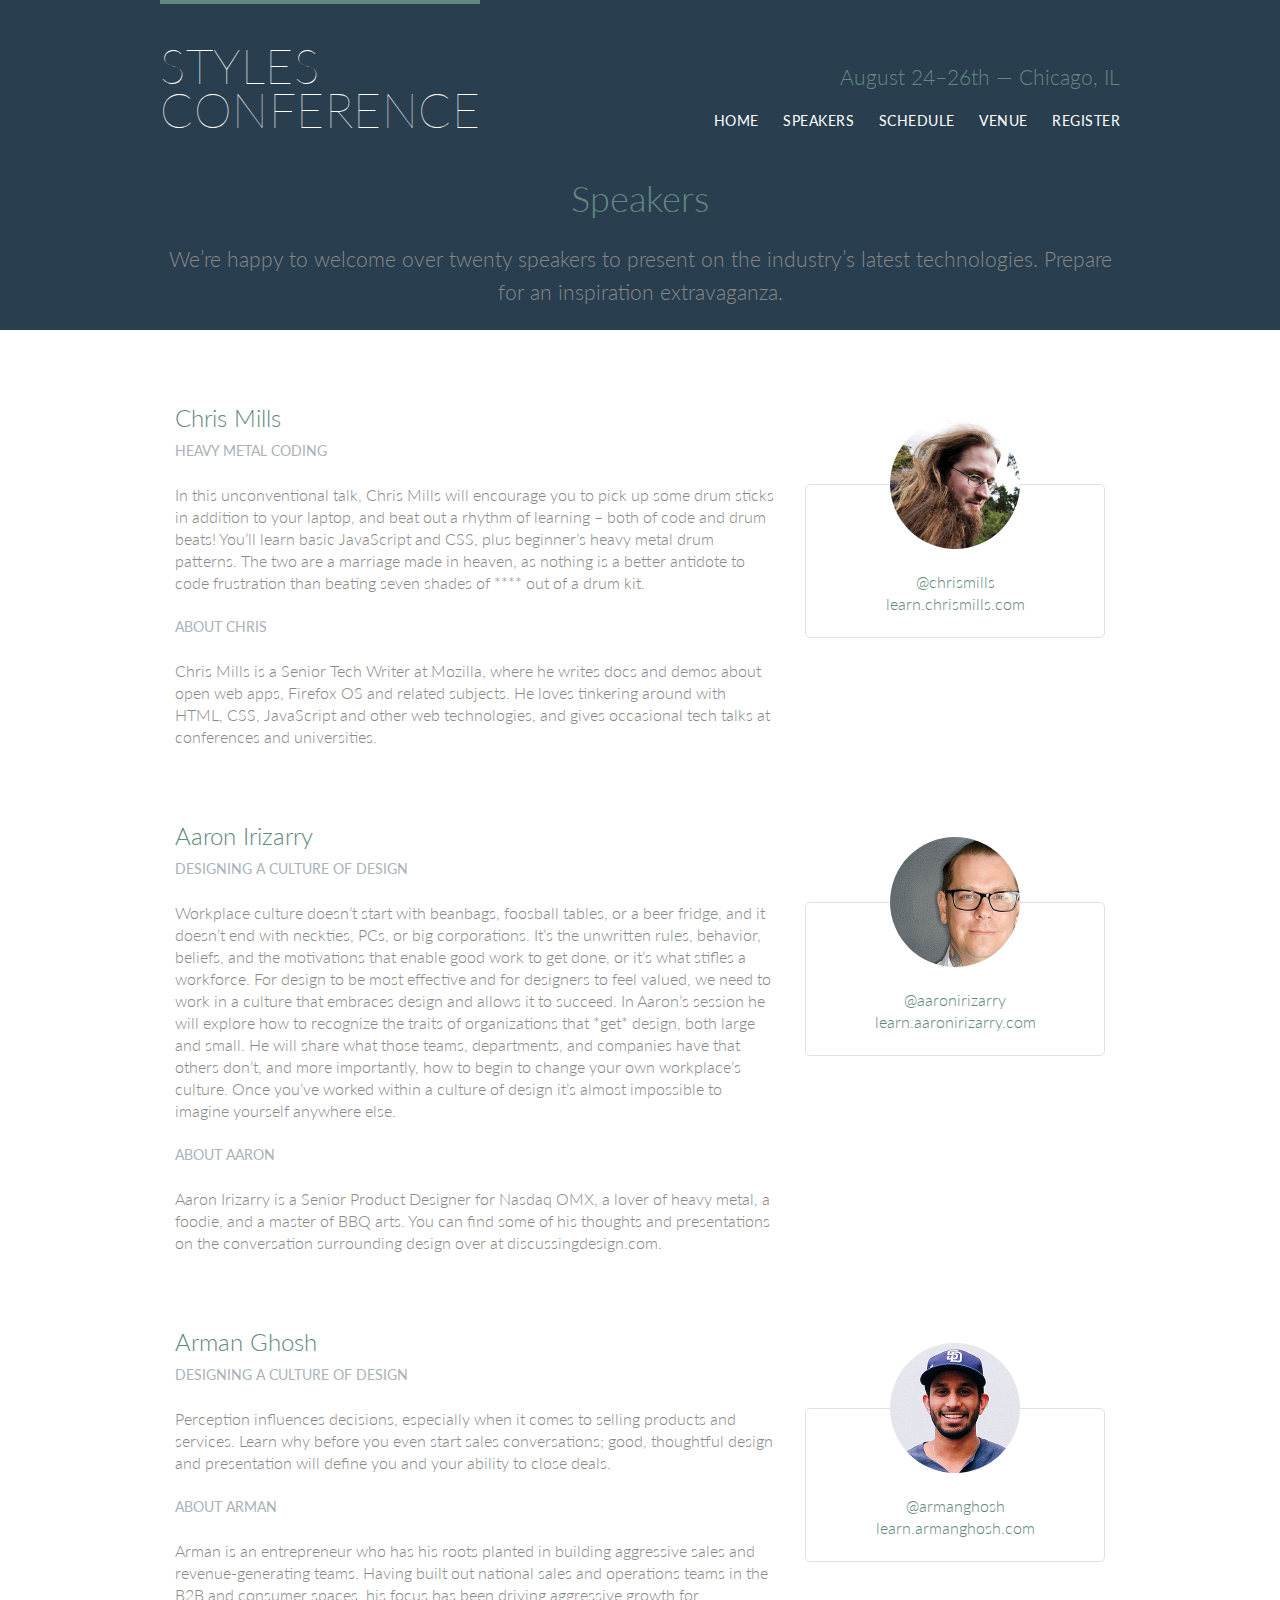
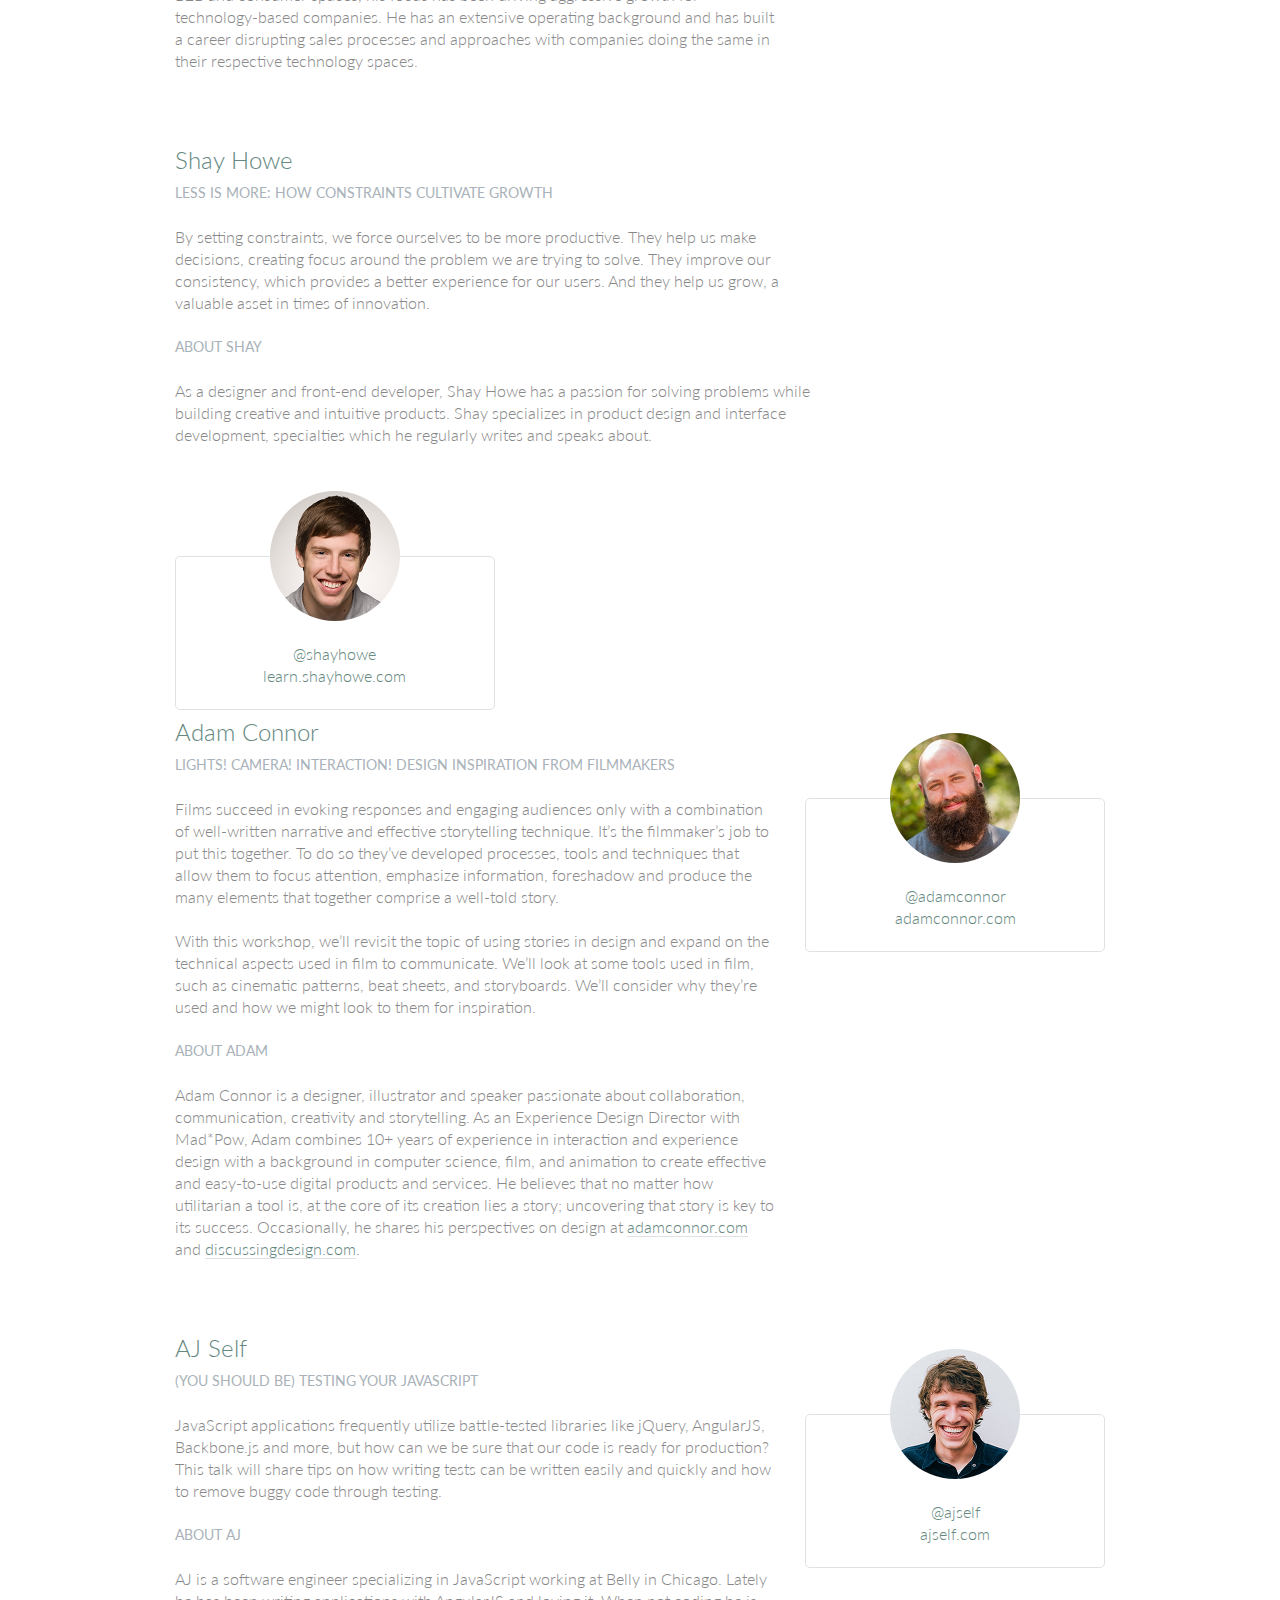
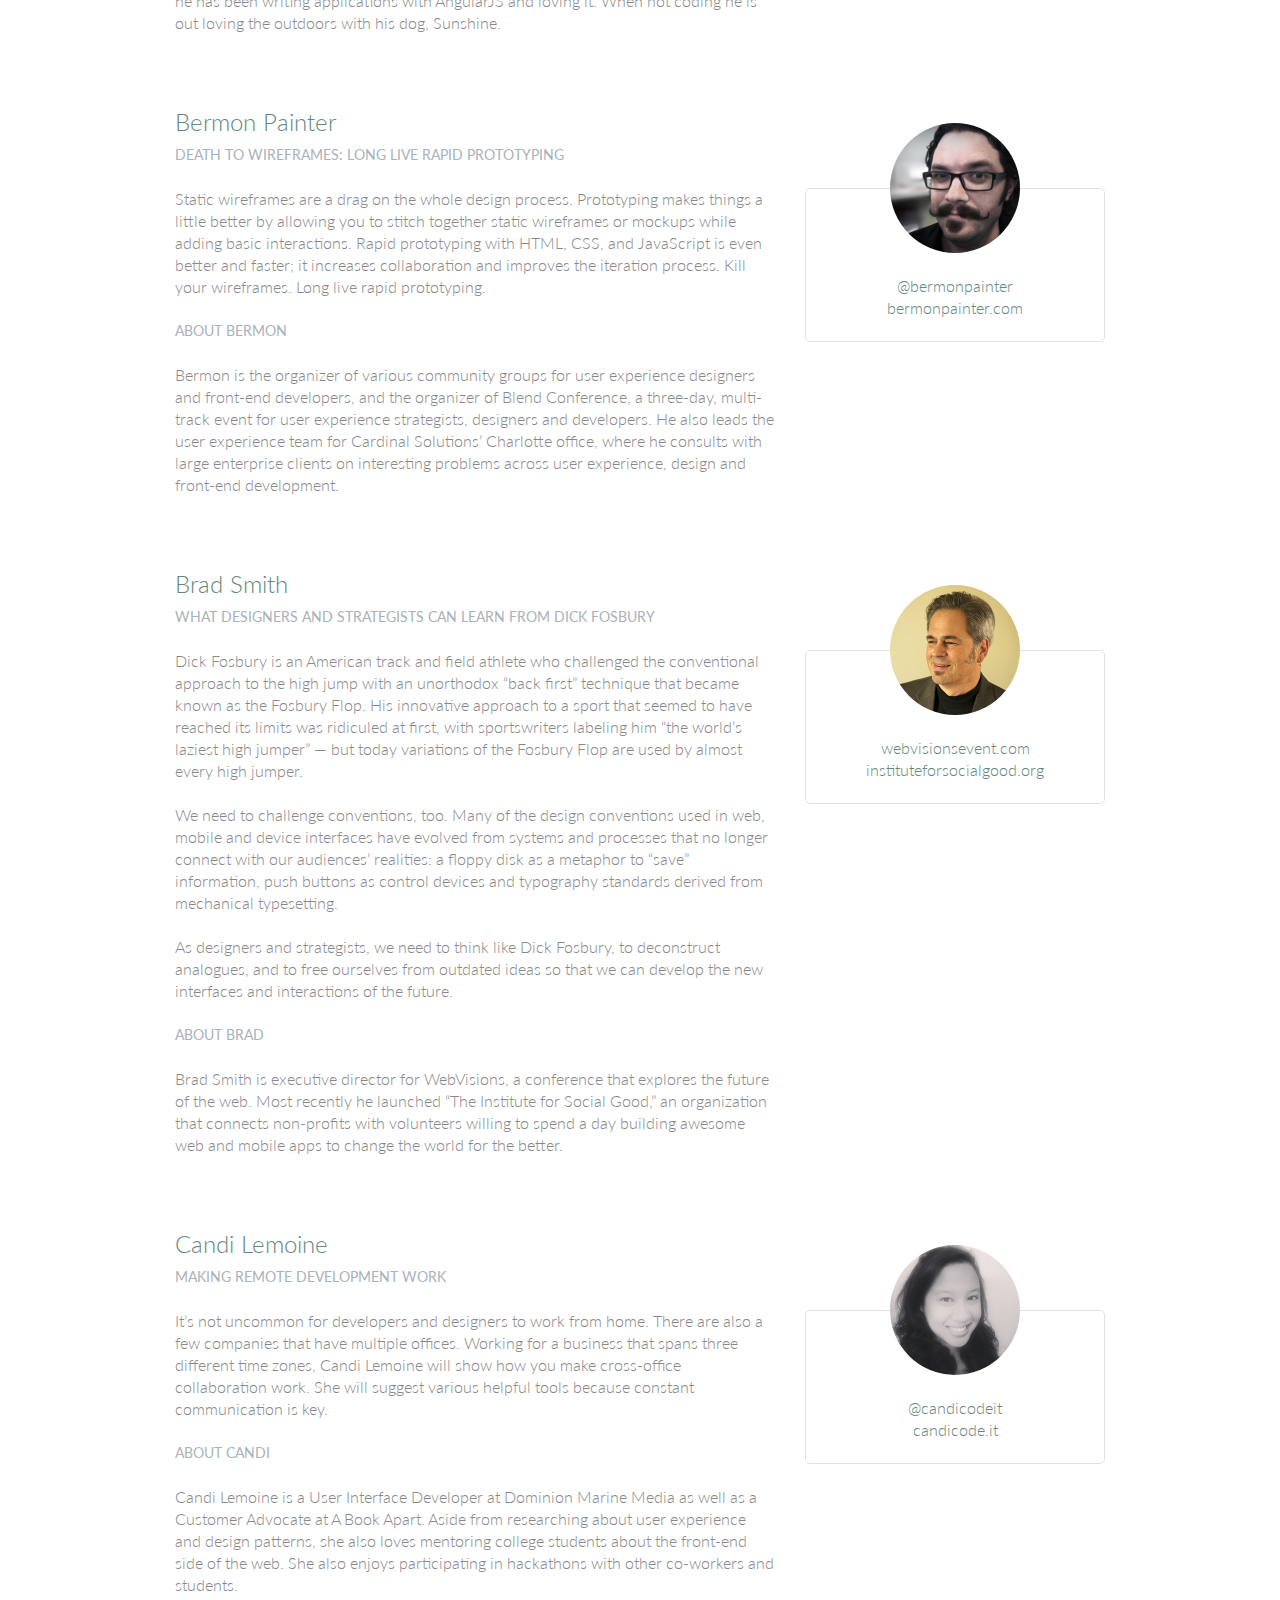
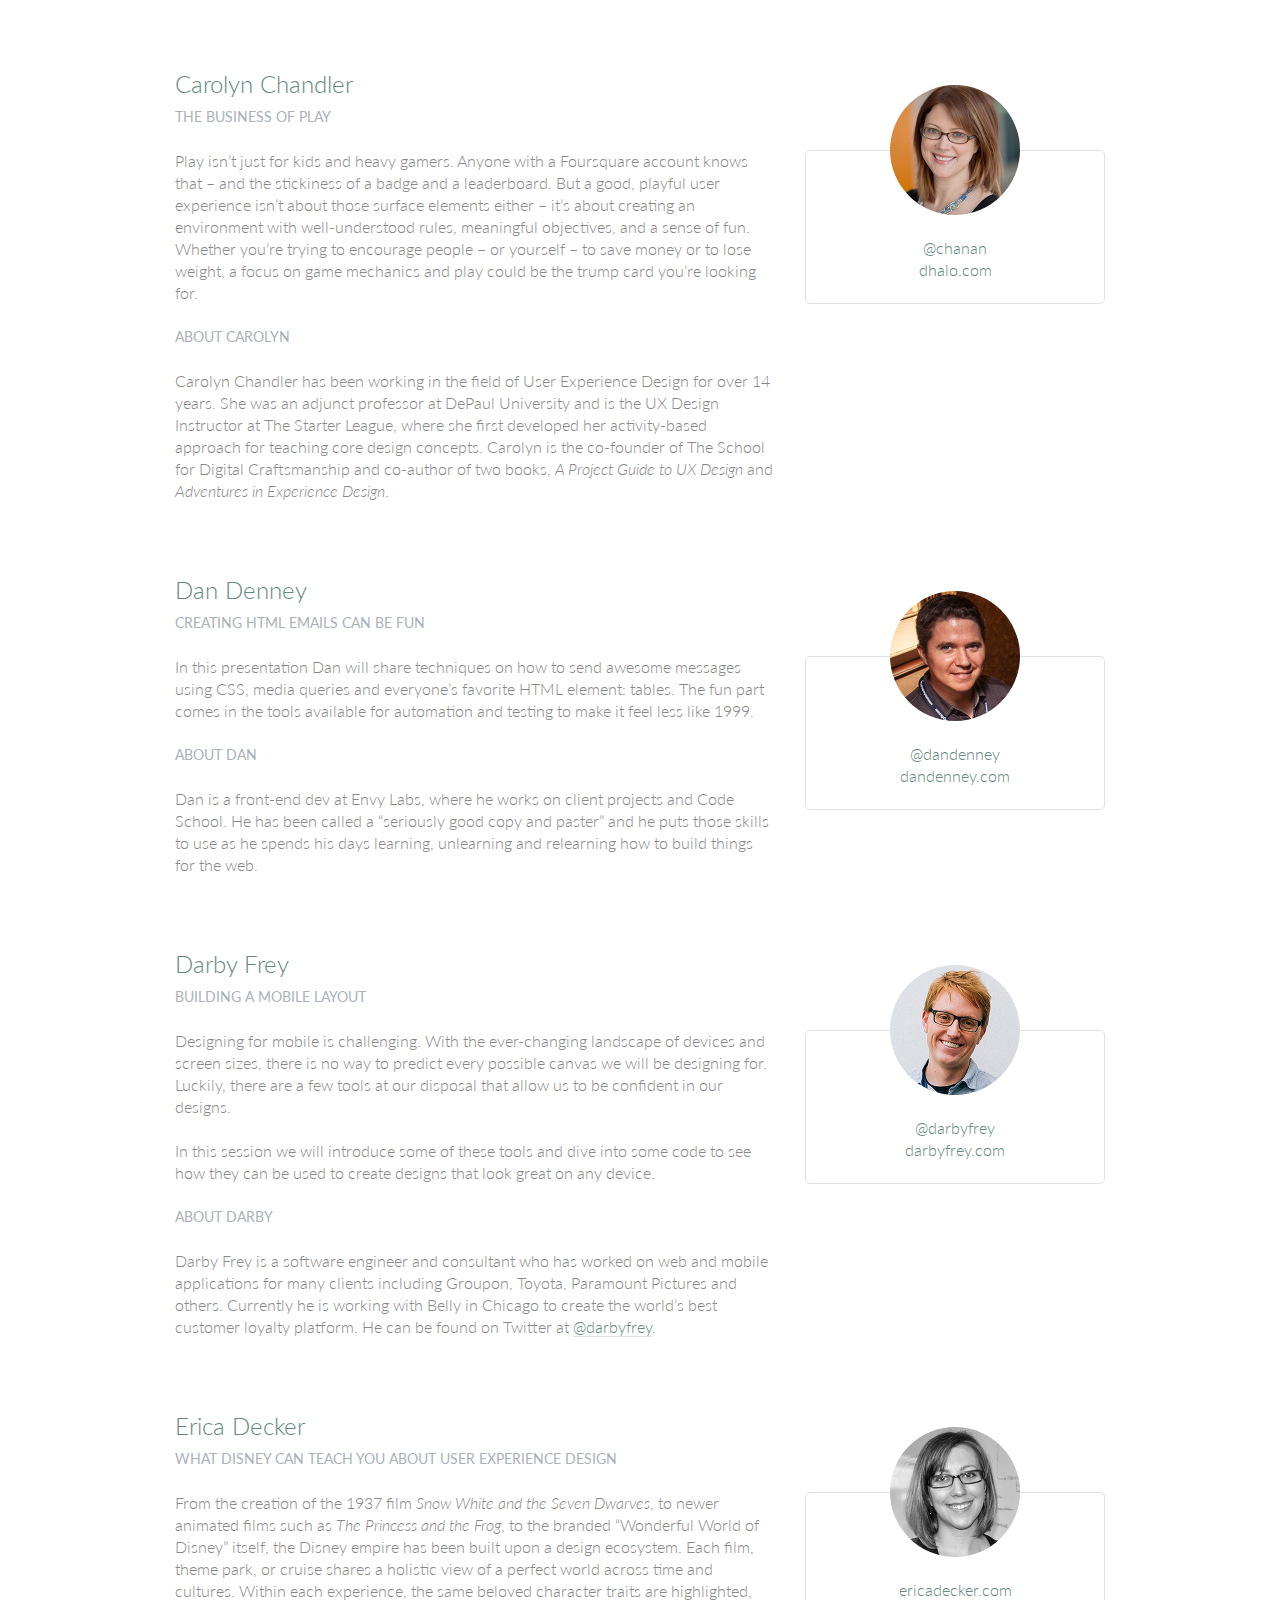
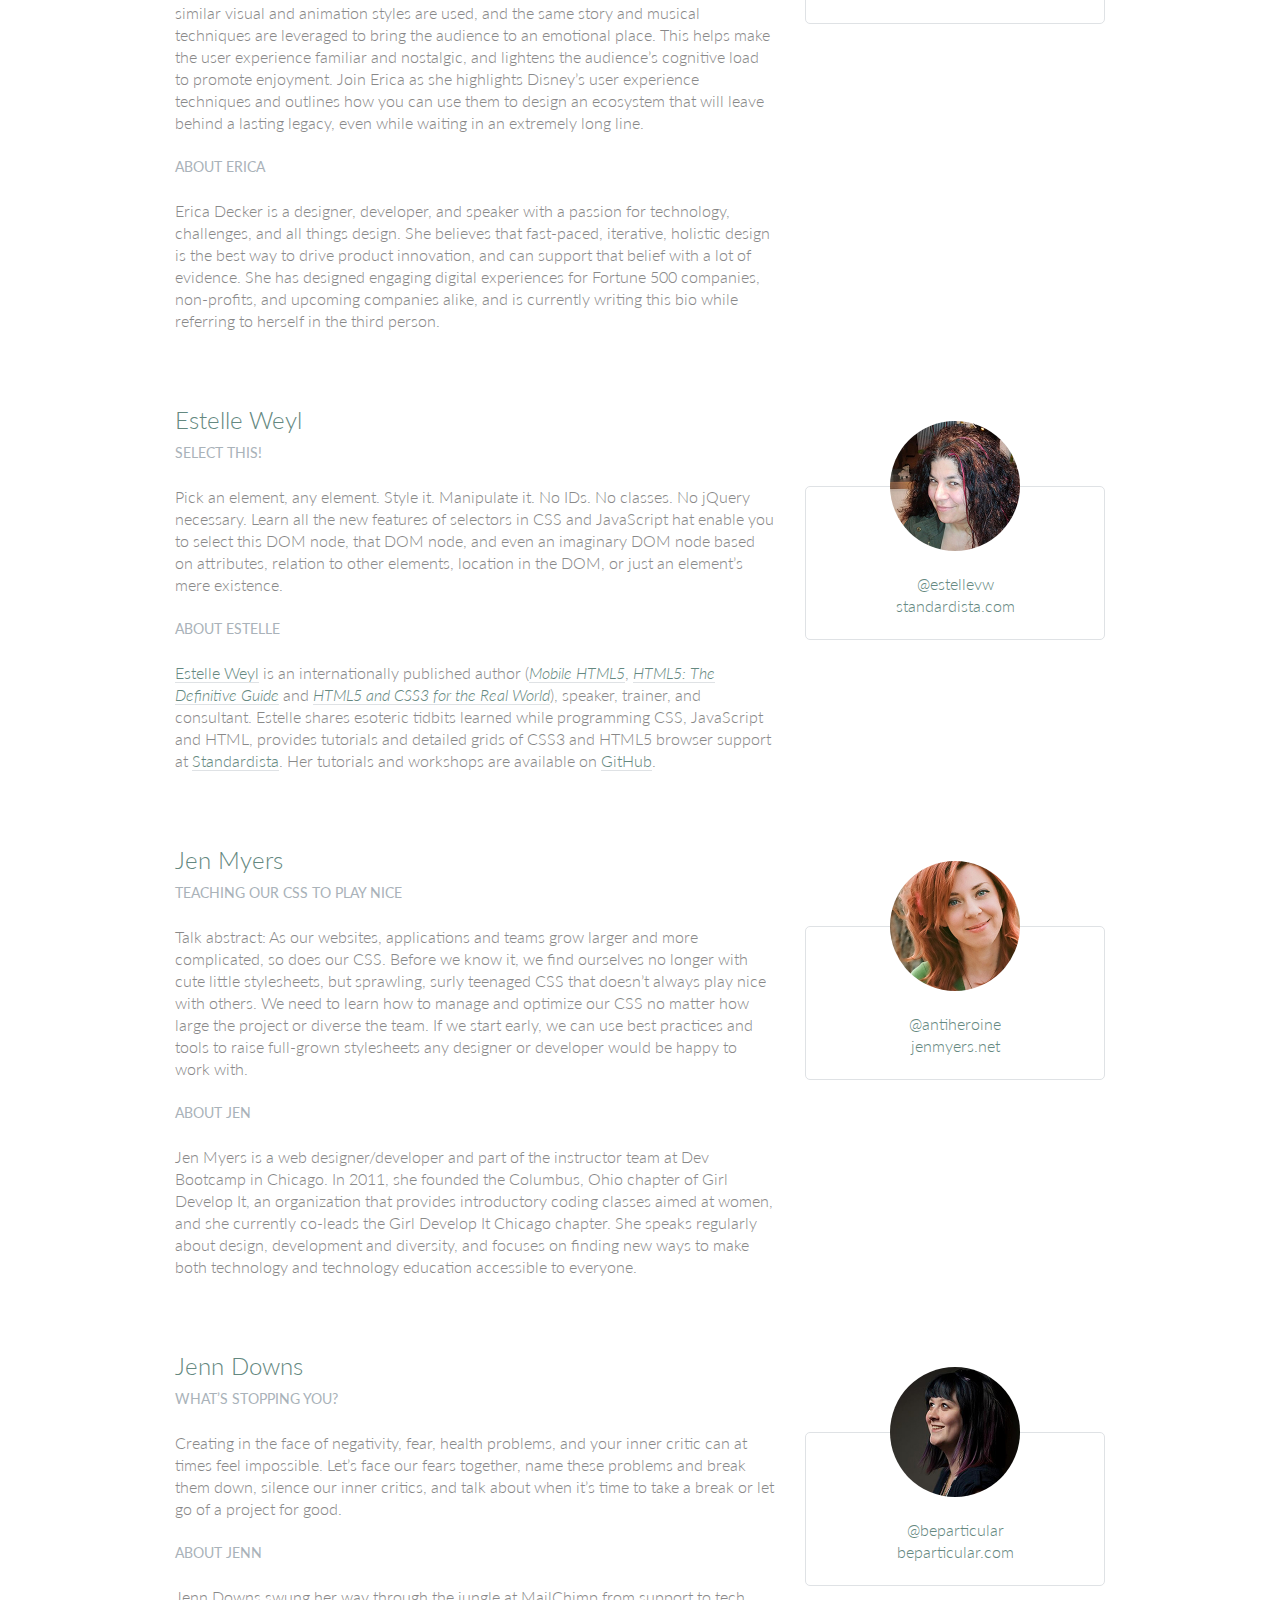
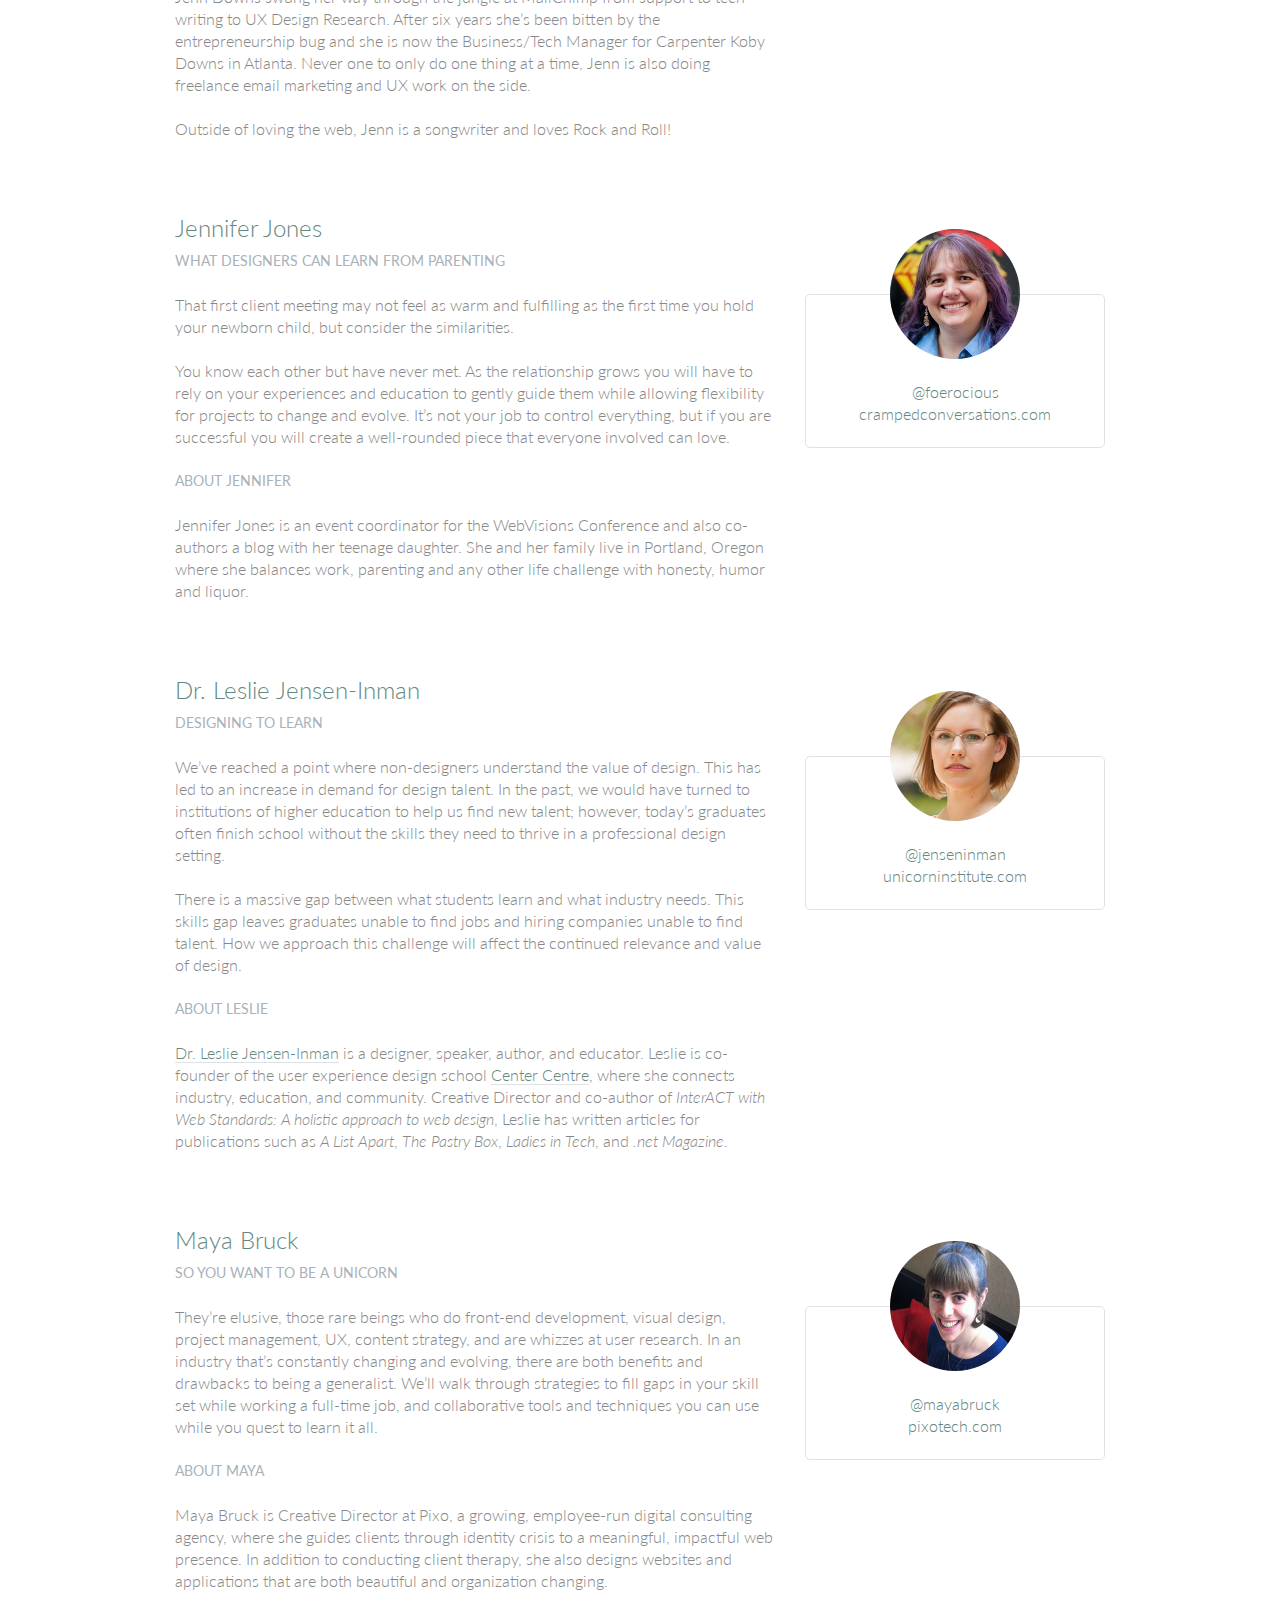
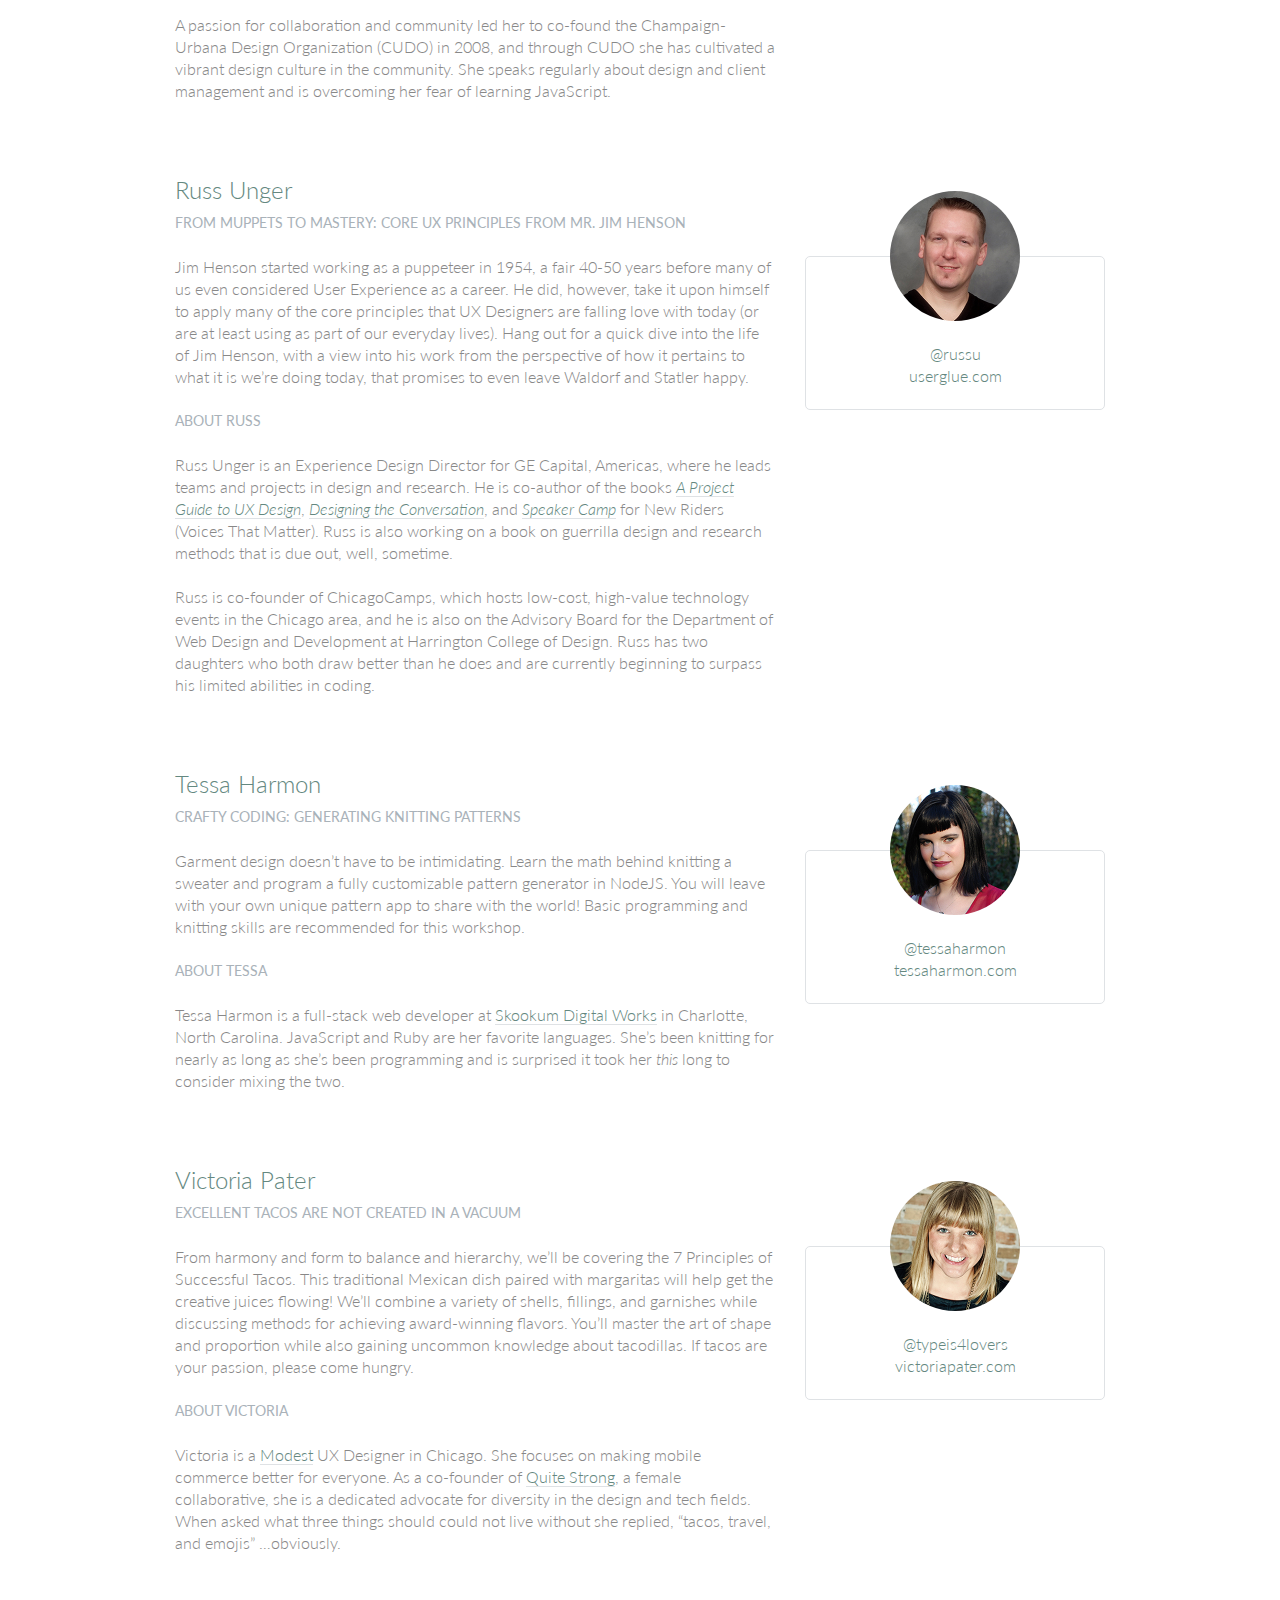
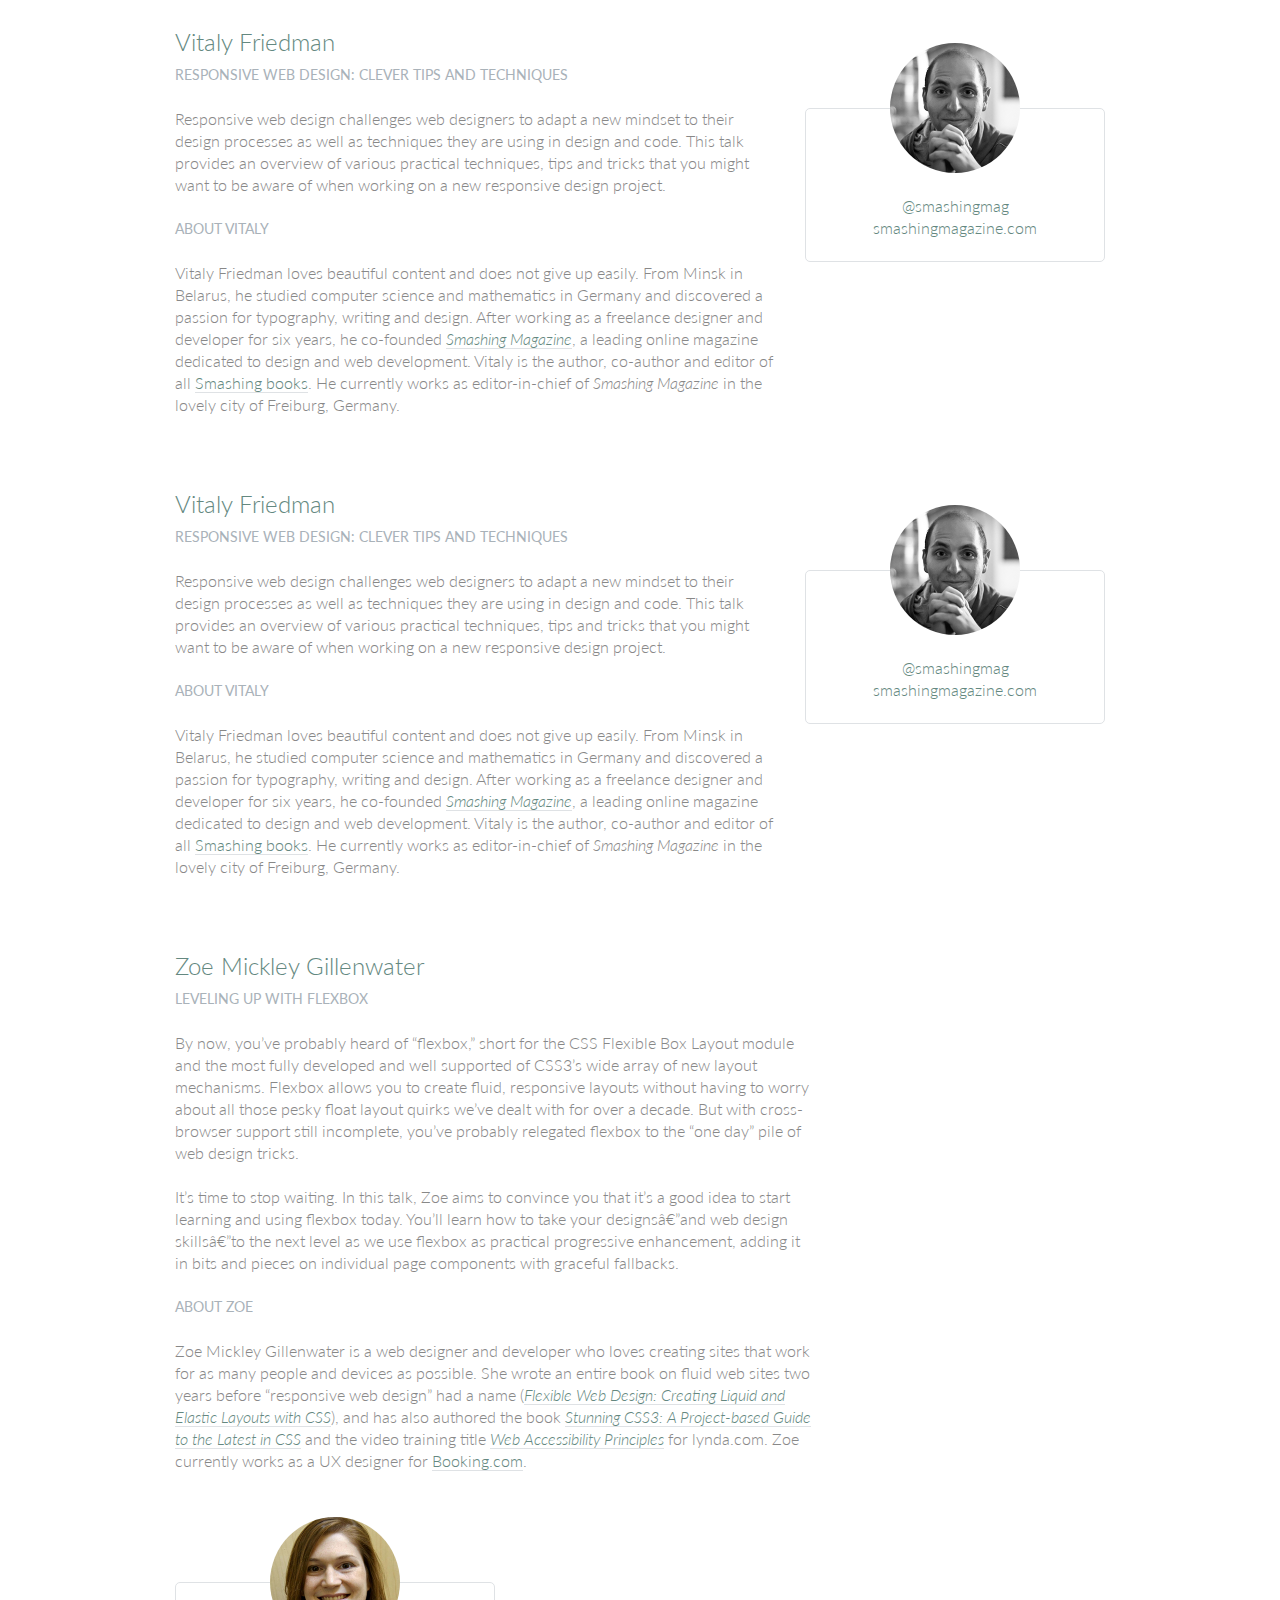
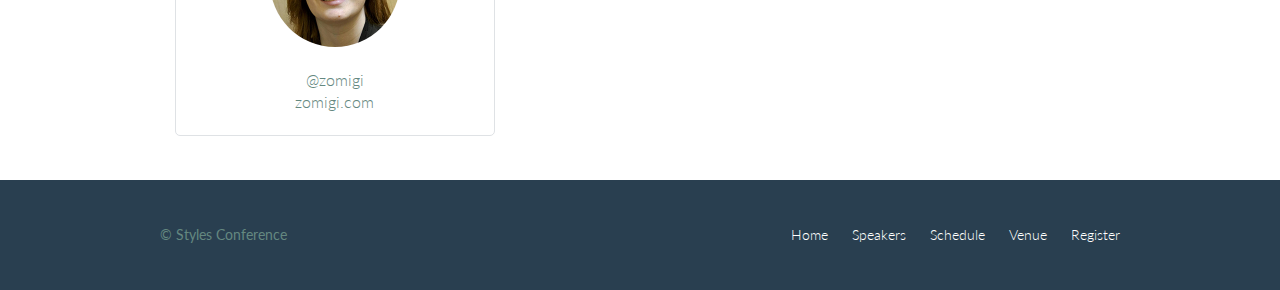
==== speakers.html @ 34466226 "upload the full project" ====
<!DOCTYPE html>
<html lang="en">
  <head>
    <meta charset="utf-8" />
    <link rel="stylesheet" href="assets/stylesheets/main.css" />
    <link
      rel="stylesheet"
      href="http://fonts.googleapis.com/css?family=Lato:100,300,400"
    />
    <title>Styles Conference</title>
  </head>
  <body>
    <header class="primary-header container group">
      <h1 class="logo">
        <a href="index.html"
          >Styles <br />
          Conference</a
        >
      </h1>
      <h3 class="tagline">August 24&ndash;26th &mdash; Chicago, IL</h3>
      <nav class="nav primary-nav">
        <ul>
          <li><a href="index.html">Home</a></li>
          <!--
            -->
          <li><a href="speakers.html">Speakers</a></li>
          <!--
            -->
          <li><a href="schedule.html">Schedule</a></li>
          <!--
            -->
          <li><a href="venue.html">Venue</a></li>
          <!--
            -->
          <li><a href="register.html">Register</a></li>
        </ul>
      </nav>
    </header>
    <section classs="row-alt">
      <div class="lead container">
        <h1>Speakers</h1>
        <p>
          We’re happy to welcome over twenty speakers to present on the
          industry’s latest technologies. Prepare for an inspiration
          extravaganza.
        </p>
      </div>
    </section>
    <section class="row">
      <div class="grid-speaker">
        <section class="speaker" id="chris-mills">
          <div class="col-2-3">
            <h2>Chris Mills</h2>
            <h5>Heavy Metal Coding</h5>
            <p>
              In this unconventional talk, Chris Mills will encourage you to
              pick up some drum sticks in addition to your laptop, and beat out
              a rhythm of learning – both of code and drum beats! You’ll learn
              basic JavaScript and CSS, plus beginner’s heavy metal drum
              patterns. The two are a marriage made in heaven, as nothing is a
              better antidote to code frustration than beating seven shades of
              **** out of a drum kit.
            </p>
            <h5>About Chris</h5>
            <p>
              Chris Mills is a Senior Tech Writer at Mozilla, where he writes
              docs and demos about open web apps, Firefox OS and related
              subjects. He loves tinkering around with HTML, CSS, JavaScript and
              other web technologies, and gives occasional tech talks at
              conferences and universities.
            </p>
          </div>
          <!--
          
          -->
          <aside class="col-1-3">
            <div class="speaker-info">
              <img
                src="assets/images/speakers/chris-mills.jpg"
                alt="Chris Mills"
              />
              <ul>
                <li>
                  <a href="https://twitter.com/chrismills">@chrismills</a>
                </li>
                <li>
                  <a href="http://learn.chrismills.com/"
                    >learn.chrismills.com</a
                  >
                </li>
              </ul>
            </div>
          </aside>
        </section>

        <section class="speaker" id="aaron-irizarry">
          <div class="col-2-3">
            <h2>Aaron Irizarry</h2>
            <h5>Designing a Culture of Design</h5>
            <p>
              Workplace culture doesn’t start with beanbags, foosball tables, or
              a beer fridge, and it doesn’t end with neckties, PCs, or big
              corporations. It’s the unwritten rules, behavior, beliefs, and the
              motivations that enable good work to get done, or it’s what
              stifles a workforce. For design to be most effective and for
              designers to feel valued, we need to work in a culture that
              embraces design and allows it to succeed. In Aaron’s session he
              will explore how to recognize the traits of organizations that
              *get* design, both large and small. He will share what those
              teams, departments, and companies have that others don’t, and more
              importantly, how to begin to change your own workplace’s culture.
              Once you’ve worked within a culture of design it’s almost
              impossible to imagine yourself anywhere else.
            </p>
            <h5>About Aaron</h5>
            <p>
              Aaron Irizarry is a Senior Product Designer for Nasdaq OMX, a
              lover of heavy metal, a foodie, and a master of BBQ arts. You can
              find some of his thoughts and presentations on the conversation
              surrounding design over at discussingdesign.com.
            </p>
          </div>
          <!--
          
          -->
          <aside class="col-1-3">
            <div class="speaker-info">
              <img
                src="./assets/images/speakers/aaron-irizarry.jpg"
                alt="Aaron Irizarry"
              />
              <ul>
                <li>
                  <a href="https://twitter.com/aaronirizarry">@aaronirizarry</a>
                </li>
                <li>
                  <a href="http://learn.aaronirizarry.com/"
                    >learn.aaronirizarry.com</a
                  >
                </li>
              </ul>
              <ul></ul>
            </div>
          </aside>
        </section>

        <section class="speaker" id="arman-ghosh">
          <div class="col-2-3">
            <h2>Arman Ghosh</h2>
            <h5>Designing a Culture of Design</h5>
            <p>
              Perception influences decisions, especially when it comes to
              selling products and services. Learn why before you even start
              sales conversations; good, thoughtful design and presentation will
              define you and your ability to close deals.
            </p>
            <h5>About Arman</h5>
            <p>
              Arman is an entrepreneur who has his roots planted in building
              aggressive sales and revenue-generating teams. Having built out
              national sales and operations teams in the B2B and consumer
              spaces, his focus has been driving aggressive growth for
              technology-based companies. He has an extensive operating
              background and has built a career disrupting sales processes and
              approaches with companies doing the same in their respective
              technology spaces.
            </p>
          </div>
          <!--
          
          -->
          <aside class="col-1-3">
            <div class="speaker-info">
              <img
                src="./assets/images/speakers/arman-ghosh.jpg"
                alt="Arman Ghosh"
              />
              <ul>
                <li>
                  <a href="https://twitter.com/armanghosh">@armanghosh</a>
                </li>
                <li>
                  <a href="http://learn.armanghosh.com/"
                    >learn.armanghosh.com</a
                  >
                </li>
              </ul>
              <ul></ul>
            </div>
          </aside>
        </section>

        <section id="shay-howe">
          <div class="col-2-3">
            <h2>Shay Howe</h2>
            <h5>Less Is More: How Constraints Cultivate Growth</h5>
            <p>
              By setting constraints, we force ourselves to be more productive.
              They help us make decisions, creating focus around the problem we
              are trying to solve. They improve our consistency, which provides
              a better experience for our users. And they help us grow, a
              valuable asset in times of innovation.
            </p>
            <h5>About Shay</h5>
            <p>
              As a designer and front-end developer, Shay Howe has a passion for
              solving problems while building creative and intuitive products.
              Shay specializes in product design and interface development,
              specialties which he regularly writes and speaks about.
            </p>
          </div>
          <!--
          
          -->
          <aside class="col-1-3">
            <div class="speaker-info">
              <img
                src="./assets/images/speakers/shay-howe.jpg"
                alt="Shay Howe"
              />
              <ul>
                <li><a href="https://twitter.com/shayhowe">@shayhowe</a></li>
                <li>
                  <a href="http://learn.shayhowe.com/">learn.shayhowe.com</a>
                </li>
              </ul>
              <ul></ul>
            </div>
          </aside>
        </section>

        <section class="speaker" id="adam-connor">
          <div class="col-2-3">
            <h2>Adam Connor</h2>
            <h5>Lights! Camera! Interaction! Design Inspiration from Filmmakers</h5>
            <p>Films succeed in evoking responses and engaging audiences only with a combination of well-written narrative and effective storytelling technique. It&#8217;s the filmmaker&#8217;s job to put this together. To do so they&#8217;ve developed processes, tools and techniques that allow them to focus attention, emphasize information, foreshadow and produce the many elements that together comprise a well-told story.</p>
            <p>With this workshop, we&#8217;ll revisit the topic of using stories in design and expand on the technical aspects used in film to communicate. We&#8217;ll look at some tools used in film, such as cinematic patterns, beat sheets, and storyboards. We&#8217;ll consider why they&#8217;re used and how we might look to them for inspiration.</p>
            <h5>About Adam</h5>
            <p>Adam Connor is a designer, illustrator and speaker passionate about collaboration, communication, creativity and storytelling. As an Experience Design Director with Mad*Pow, Adam combines 10+ years of experience in interaction and experience design with a background in computer science, film, and animation to create effective and easy-to-use digital products and services. He believes that no matter how utilitarian a tool is, at the core of its creation lies a story; uncovering that story is key to its success. Occasionally, he shares his perspectives on design at <a href="http://adamconnor.com/">adamconnor.com</a> and <a href="http://www.discussingdesign.com/">discussingdesign.com</a>.</p>
          </div><!--

          --><aside class="col-1-3">
            <div class="speaker-info">
              <img src="assets/images/speakers/adam-connor.jpg" alt="Adam Connor">
              <ul>
                <li><a href="https://twitter.com/adamconnor">@adamconnor</a></li>
                <li><a href="http://adamconnor.com/">adamconnor.com</a></li>
              </ul>
            </div>
          </aside>
        </section>

        <section class="speaker" id="aj-self">
          <div class="col-2-3">
            <h2>AJ Self</h2>
            <h5>(You Should Be) Testing Your JavaScript</h5>
            <p>JavaScript applications frequently utilize battle-tested libraries like jQuery, AngularJS, Backbone.js and more, but how can we be sure that our code is ready for production? This talk will share tips on how writing tests can be written easily and quickly and how to remove buggy code through testing.</p>
            <h5>About AJ</h5>
            <p>AJ is a software engineer specializing in JavaScript working at Belly in Chicago. Lately he has been writing applications with AngularJS and loving it. When not coding he is out loving the outdoors with his dog, Sunshine.</p>
          </div><!--
          --><aside class="col-1-3">
            <div class="speaker-info">
              <img src="assets/images/speakers/aj-self.jpg" alt="AJ Self">
              <ul>
                <li><a href="https://twitter.com/ajself">@ajself</a></li>
                <li><a href="http://www.ajself.com/">ajself.com</a></li>
              </ul>
            </div>
          </aside>
        </section>

        <section class="speaker" id="bermon-painter">
          <div class="col-2-3">
            <h2>Bermon Painter</h2>
            <h5>Death to Wireframes: Long Live Rapid Prototyping</h5>
            <p>Static wireframes are a drag on the whole design process. Prototyping makes things a little better by allowing you to stitch together static wireframes or mockups while adding basic interactions. Rapid prototyping with HTML, CSS, and JavaScript is even better and faster; it increases collaboration and improves the iteration process. Kill your wireframes. Long live rapid prototyping.</p>
            <h5>About Bermon</h5>
            <p>Bermon is the organizer of various community groups for user experience designers and front-end developers, and the organizer of Blend Conference, a three-day, multi-track event for user experience strategists, designers and developers. He also leads the user experience team for Cardinal Solutions&#8217; Charlotte office, where he consults with large enterprise clients on interesting problems across user experience, design and front-end development.</p>
          </div><!--

          --><aside class="col-1-3">
            <div class="speaker-info">
              <img src="assets/images/speakers/bermon-painter.jpg" alt="Bermon Painter">
              <ul>
                <li><a href="https://twitter.com/bermonpainter">@bermonpainter</a></li>
                <li><a href="http://bermonpainter.com/">bermonpainter.com</a></li>
              </ul>
            </div>
          </aside>
        </section>

        <section class="speaker" id="brad-smith">
          <div class="col-2-3">
            <h2>Brad Smith</h2>
            <h5>What Designers and Strategists Can Learn from Dick Fosbury</h5>
            <p>Dick Fosbury is an American track and field athlete who challenged the conventional approach to the high jump with an unorthodox &#8220;back first&#8221; technique that became known as the Fosbury Flop. His innovative approach to a sport that seemed to have reached its limits was ridiculed at first, with sportswriters labeling him &#8220;the world&#8217;s laziest high jumper&#8221; &#8212; but today variations of the Fosbury Flop are used by almost every high jumper.</p>
            <p>We need to challenge conventions, too. Many of the design conventions used in web, mobile and device interfaces have evolved from systems and processes that no longer connect with our audiences&#8217; realities: a floppy disk as a metaphor to &#8220;save&#8221; information, push buttons as control devices and typography standards derived from mechanical typesetting.</p>
            <p>As designers and strategists, we need to think like Dick Fosbury, to deconstruct analogues, and to free ourselves from outdated ideas so that we can develop the new interfaces and interactions of the future.</p>
            <h5>About Brad</h5>
            <p>Brad Smith is executive director for WebVisions, a conference that explores the future of the web. Most recently he launched &#8220;The Institute for Social Good,&#8221; an organization that connects non-profits with volunteers willing to spend a day building awesome web and mobile apps to change the world for the better.</p>
          </div><!--

          --><aside class="col-1-3">
            <div class="speaker-info">
              <img src="assets/images/speakers/brad-smith.jpg" alt="Brad Smith">
              <ul>
                <li><a href="http://www.webvisionsevent.com/">webvisionsevent.com</a></li>
                <li><a href="http://www.instituteforsocialgood.org/">instituteforsocialgood.org</a></li>
              </ul>
            </div>
          </aside>
        </section>

        <section class="speaker" id="candi-lemoine">
          <div class="col-2-3">
            <h2>Candi Lemoine</h2>
            <h5>Making Remote Development Work</h5>
            <p>It&#8217;s not uncommon for developers and designers to work from home. There are also a few companies that have multiple offices. Working for a business that spans three different time zones, Candi Lemoine will show how you make cross-office collaboration work. She will suggest various helpful tools because constant communication is key.</p>
            <h5>About Candi</h5>
            <p>Candi Lemoine is a User Interface Developer at Dominion Marine Media as well as a Customer Advocate at A Book Apart. Aside from researching about user experience and design patterns, she also loves mentoring college students about the front-end side of the web. She also enjoys participating in hackathons with other co-workers and students.</p>
          </div><!--

          --><aside class="col-1-3">
            <div class="speaker-info">
              <img src="assets/images/speakers/candi-lemoine.jpg" alt="Candi Lemoine">
              <ul>
                <li><a href="https://twitter.com/candicodeit">@candicodeit</a></li>
                <li><a href="http://candicode.it/">candicode.it</a></li>
              </ul>
            </div>
          </aside>
        </section>

        <section class="speaker" id="carolyn-chandler">
          <div class="col-2-3">
            <h2>Carolyn Chandler</h2>
            <h5>The Business of Play</h5>
            <p>Play isn&#8217;t just for kids and heavy gamers. Anyone with a Foursquare account knows that &#8211; and the stickiness of a badge and a leaderboard. But a good, playful user experience isn&#8217;t about those surface elements either &#8211; it&#8217;s about creating an environment with well-understood rules, meaningful objectives, and a sense of fun. Whether you&#8217;re trying to encourage people &#8211; or yourself &#8211; to save money or to lose weight, a focus on game mechanics and play could be the trump card you&#8217;re looking for.</p>
            <h5>About Carolyn</h5>
            <p>Carolyn Chandler has been working in the field of User Experience Design for over 14 years. She was an adjunct professor at DePaul University and is the UX Design Instructor at The Starter League, where she first developed her activity-based approach for teaching core design concepts. Carolyn is the co-founder of The School for Digital Craftsmanship and co-author of two books, <cite>A Project Guide to UX Design</cite> and <cite>Adventures in Experience Design</cite>.</p>
          </div><!--

          --><aside class="col-1-3">
            <div class="speaker-info">
              <img src="assets/images/speakers/carolyn-chandler.jpg" alt="Carolyn Chandler">
              <ul>
                <li><a href="https://twitter.com/chanan">@chanan</a></li>
                <li><a href="http://www.dhalo.com/">dhalo.com</a></li>
              </ul>
            </div>
          </aside>
        </section>

        <section class="speaker" id="dan-denney">
          <div class="col-2-3">
            <h2>Dan Denney</h2>
            <h5>Creating HTML Emails Can Be Fun</h5>
            <p>In this presentation Dan will share techniques on how to send awesome messages using CSS, media queries and everyone&#8217;s favorite HTML element: tables. The fun part comes in the tools available for automation and testing to make it feel less like 1999.</p>
            <h5>About Dan</h5>
            <p>Dan is a front-end dev at Envy Labs, where he works on client projects and Code School. He has been called a &#8220;seriously good copy and paster&#8221; and he puts those skills to use as he spends his days learning, unlearning and relearning how to build things for the web.</p>
          </div><!--

          --><aside class="col-1-3">
            <div class="speaker-info">
              <img src="assets/images/speakers/dan-denney.jpg" alt="Dan Denney">
              <ul>
                <li><a href="https://twitter.com/dandenney">@dandenney</a></li>
                <li><a href="http://dandenney.com/">dandenney.com</a></li>
              </ul>
            </div>
          </aside>
        </section>

        <section class="speaker" id="darby-frey">
          <div class="col-2-3">
            <h2>Darby Frey</h2>
            <h5>Building a Mobile Layout</h5>
            <p>Designing for mobile is challenging. With the ever-changing landscape of devices and screen sizes, there is no way to predict every possible canvas we will be designing for. Luckily, there are a few tools at our disposal that allow us to be confident in our designs.</p>
            <p>In this session we will introduce some of these tools and dive into some code to see how they can be used to create designs that look great on any device.</p>
            <h5>About Darby</h5>
            <p>Darby Frey is a software engineer and consultant who has worked on web and mobile applications for many clients including Groupon, Toyota, Paramount Pictures and others. Currently he is working with Belly in Chicago to create the world&#8217;s best customer loyalty platform. He can be found on Twitter at <a href="https://twitter.com/darbyfrey">@darbyfrey</a>.</p>
          </div><!--

          --><aside class="col-1-3">
            <div class="speaker-info">
              <img src="assets/images/speakers/darby-frey.jpg" alt="Darby Frey">
              <ul>
                <li><a href="https://twitter.com/darbyfrey">@darbyfrey</a></li>
                <li><a href="http://darbyfrey.com/">darbyfrey.com</a></li>
              </ul>
            </div>
          </aside>
        </section>

        <section class="speaker" id="erica-decker">
          <div class="col-2-3">
            <h2>Erica Decker</h2>
            <h5>What Disney Can Teach You about User Experience Design</h5>
            <p>From the creation of the 1937 film <cite>Snow White and the Seven Dwarves</cite>, to newer animated films such as <cite>The Princess and the Frog</cite>, to the branded &#8220;Wonderful World of Disney&#8221; itself, the Disney empire has been built upon a design ecosystem. Each film, theme park, or cruise shares a holistic view of a perfect world across time and cultures. Within each experience, the same beloved character traits are highlighted, similar visual and animation styles are used, and the same story and musical techniques are leveraged to bring the audience to an emotional place. This helps make the user experience familiar and nostalgic, and lightens the audience&#8217;s cognitive load to promote enjoyment. Join Erica as she highlights Disney&#8217;s user experience techniques and outlines how you can use them to design an ecosystem that will leave behind a lasting legacy, even while waiting in an extremely long line.</p>
            <h5>About Erica</h5>
            <p>Erica Decker is a designer, developer, and speaker with a passion for technology, challenges, and all things design. She believes that fast-paced, iterative, holistic design is the best way to drive product innovation, and can support that belief with a lot of evidence. She has designed engaging digital experiences for Fortune 500 companies, non-profits, and upcoming companies alike, and is currently writing this bio while referring to herself in the third person.</p>
          </div><!--

          --><aside class="col-1-3">
            <div class="speaker-info">
              <img src="assets/images/speakers/erica-decker.jpg" alt="Erica Decker">
              <ul>
                <li><a href="http://ericadecker.com/">ericadecker.com</a></li>
              </ul>
            </div>
          </aside>
        </section>

        <section class="speaker" id="estelle-weyl">
          <div class="col-2-3">
            <h2>Estelle Weyl</h2>
            <h5>Select This!</h5>
            <p>Pick an element, any element. Style it. Manipulate it. No IDs. No classes. No jQuery necessary. Learn all the new features of selectors in CSS and JavaScript hat enable you to select this DOM node, that DOM node, and even an imaginary DOM node based on attributes, relation to other elements, location in the DOM, or just an element&#8217;s mere existence.</p>
            <h5>About Estelle</h5>
            <p><a href="https://twitter.com/estellevw">Estelle Weyl</a> is an internationally published author (<cite><a href="http://shop.oreilly.com/product/0636920021711.do">Mobile HTML5</a></cite>, <cite><a href="http://shop.oreilly.com/product/0636920018063.do">HTML5: The Definitive Guide</a></cite> and <cite><a href="http://shop.oreilly.com/product/9780980846904.do">HTML5 and CSS3 for the Real World</a></cite>), speaker, trainer, and consultant. Estelle shares esoteric tidbits learned while programming CSS, JavaScript and HTML, provides tutorials and detailed grids of CSS3 and HTML5 browser support at <a href="http://www.standardista.com/">Standardista</a>. Her tutorials and workshops are available on <a href="http://estelle.github.io/">GitHub</a>.</p>
          </div><!--

          --><aside class="col-1-3">
            <div class="speaker-info">
              <img src="assets/images/speakers/estelle-weyl.jpg" alt="Estelle Weyl">
              <ul>
                <li><a href="https://twitter.com/estellevw">@estellevw</a></li>
                <li><a href="http://standardista.com/">standardista.com</a></li>
              </ul>
            </div>
          </aside>
        </section>

        <section class="speaker" id="jen-myers">
          <div class="col-2-3">
            <h2>Jen Myers</h2>
            <h5>Teaching Our CSS to Play Nice</h5>
            <p>Talk abstract: As our websites, applications and teams grow larger and more complicated, so does our CSS. Before we know it, we find ourselves no longer with cute little stylesheets, but sprawling, surly teenaged CSS that doesn&#8217;t always play nice with others. We need to learn how to manage and optimize our CSS no matter how large the project or diverse the team. If we start early, we can use best practices and tools to raise full-grown stylesheets any designer or developer would be happy to work with.</p>
            <h5>About Jen</h5>
            <p>Jen Myers is a web designer/developer and part of the instructor team at Dev Bootcamp in Chicago. In 2011, she founded the Columbus, Ohio chapter of Girl Develop It, an organization that provides introductory coding classes aimed at women, and she currently co-leads the Girl Develop It Chicago chapter. She speaks regularly about design, development and diversity, and focuses on finding new ways to make both technology and technology education accessible to everyone.</p>
          </div><!--

          --><aside class="col-1-3">
            <div class="speaker-info">
              <img src="assets/images/speakers/jen-myers.jpg" alt="Jen Myers">
              <ul>
                <li><a href="https://twitter.com/antiheroine">@antiheroine</a></li>
                <li><a href="http://jenmyers.net/">jenmyers.net</a></li>
              </ul>
            </div>
          </aside>
        </section>

        <section class="speaker" id="jenn-downs">
          <div class="col-2-3">
            <h2>Jenn Downs</h2>
            <h5>What&#8217;s Stopping You?</h5>
            <p>Creating in the face of negativity, fear, health problems, and your inner critic can at times feel impossible. Let&#8217;s face our fears together, name these problems and break them down, silence our inner critics, and talk about when it&#8217;s time to take a break or let go of a project for good.</p>
            <h5>About Jenn</h5>
            <p>Jenn Downs swung her way through the jungle at MailChimp from support to tech writing to UX Design Research. After six years she&#8217;s been bitten by the entrepreneurship bug and she is now the Business/Tech Manager for Carpenter Koby Downs in Atlanta. Never one to only do one thing at a time, Jenn is also doing freelance email marketing and UX work on the side.</p>
            <p>Outside of loving the web, Jenn is a songwriter and loves Rock and Roll!</p>
          </div><!--

          --><aside class="col-1-3">
            <div class="speaker-info">
              <img src="assets/images/speakers/jenn-downs.jpg" alt="Jenn Downs">
              <ul>
                <li><a href="https://twitter.com/beparticular">@beparticular</a></li>
                <li><a href="http://beparticular.com/">beparticular.com</a></li>
              </ul>
            </div>
          </aside>
        </section>

        <section class="speaker" id="jennifer-jones">
          <div class="col-2-3">
            <h2>Jennifer Jones</h2>
            <h5>What Designers Can Learn from Parenting</h5>
            <p>That first client meeting may not feel as warm and fulfilling as the first time you hold your newborn child, but consider the similarities.</p>
            <p>You know each other but have never met. As the relationship grows you will have to rely on your experiences and education to gently guide them while allowing flexibility for projects to change and evolve. It&#8217;s not your job to control everything, but if you are successful you will create a well-rounded piece that everyone involved can love.</p>
            <h5>About Jennifer</h5>
            <p>Jennifer Jones is an event coordinator for the WebVisions Conference and also co-authors a blog with her teenage daughter. She and her family live in Portland, Oregon where she balances work, parenting and any other life challenge with honesty, humor and liquor.</p>
          </div><!--

          --><aside class="col-1-3">
            <div class="speaker-info">
              <img src="assets/images/speakers/jennifer-jones.jpg" alt="Jennifer Jones">
              <ul>
                <li><a href="https://twitter.com/Foerocious">@foerocious</a></li>
                <li><a href="http://crampedconversations.com/">crampedconversations.com</a></li>
              </ul>
            </div>
          </aside>
        </section>

        <section class="speaker" id="leslie-jensen-inman">
          <div class="col-2-3">
            <h2>Dr. Leslie Jensen-Inman</h2>
            <h5>Designing to Learn</h5>
            <p>We&#8217;ve reached a point where non-designers understand the value of design. This has led to an increase in demand for design talent. In the past, we would have turned to institutions of higher education to help us find new talent; however, today&#8217;s graduates often finish school without the skills they need to thrive in a professional design setting.</p>
            <p>There is a massive gap between what students learn and what industry needs. This skills gap leaves graduates unable to find jobs and hiring companies unable to find talent. How we approach this challenge will affect the continued relevance and value of design.</p>
            <h5>About Leslie</h5>
            <p><a href="http://www.jenseninman.com">Dr. Leslie Jensen-Inman</a> is a designer, speaker, author, and educator. Leslie is co-founder of the user experience design school <a href="http://www.centercentre.com">Center Centre</a>, where she connects industry, education, and community. Creative Director and co-author of <cite>InterACT with Web Standards: A holistic approach to web design</cite>, Leslie has written articles for publications such as <cite>A List Apart</cite>, <cite>The Pastry Box</cite>, <cite>Ladies in Tech</cite>, and <cite>.net Magazine</cite>.</p>
          </div><!--

          --><aside class="col-1-3">
            <div class="speaker-info">
              <img src="assets/images/speakers/leslie-jensen-inman.jpg" alt="Leslie Jensen-Inman">
              <ul>
                <li><a href="https://twitter.com/jenseninman">@jenseninman</a></li>
                <li><a href="http://unicorninstitute.com/">unicorninstitute.com</a></li>
              </ul>
            </div>
          </aside>
        </section>

        <section class="speaker" id="maya-bruck">
          <div class="col-2-3">
            <h2>Maya Bruck</h2>
            <h5>So You Want to Be a Unicorn</h5>
            <p>They&#8217;re elusive, those rare beings who do front-end development, visual design, project management, UX, content strategy, and are whizzes at user research. In an industry that&#8217;s constantly changing and evolving, there are both benefits and drawbacks to being a generalist. We&#8217;ll walk through strategies to fill gaps in your skill set while working a full-time job, and collaborative tools and techniques you can use while you quest to learn it all.</p>
            <h5>About Maya</h5>
            <p>Maya Bruck is Creative Director at Pixo, a growing, employee-run digital consulting agency, where she guides clients through identity crisis to a meaningful, impactful web presence. In addition to conducting client therapy, she also designs websites and applications that are both beautiful and organization changing.</p>
            <p>A passion for collaboration and community led her to co-found the Champaign-Urbana Design Organization (CUDO) in 2008, and through CUDO she has cultivated a vibrant design culture in the community. She speaks regularly about design and client management and is overcoming her fear of learning JavaScript.</p>
          </div><!--

          --><aside class="col-1-3">
            <div class="speaker-info">
              <img src="assets/images/speakers/maya-bruck.jpg" alt="Maya Bruck">
              <ul>
                <li><a href="https://twitter.com/mayabruck">@mayabruck</a></li>
                <li><a href="http://pixotech.com/">pixotech.com</a></li>
              </ul>
            </div>
          </aside>
        </section>

        <section class="speaker" id="russ-unger">
          <div class="col-2-3">
            <h2>Russ Unger</h2>
            <h5>From Muppets to Mastery: Core UX Principles from Mr. Jim Henson</h5>
            <p>Jim Henson started working as a puppeteer in 1954, a fair 40-50 years before many of us even considered User Experience as a career. He did, however, take it upon himself to apply many of the core principles that UX Designers are falling love with today (or are at least using as part of our everyday lives). Hang out for a quick dive into the life of Jim Henson, with a view into his work from the perspective of how it pertains to what it is we&#8217;re doing today, that promises to even leave Waldorf and Statler happy.</p>
            <h5>About Russ</h5>
            <p>Russ Unger is an Experience Design Director for GE Capital, Americas, where he leads teams and projects in design and research. He is co-author of the books <cite><a href="http://projectuxd.com/">A Project Guide to UX Design</a></cite>, <cite><a href="http://www.designingtheconversation.com/">Designing the Conversation</a></cite>, and <cite><a href="http://speakercampbook.com/">Speaker Camp</a></cite> for New Riders (Voices That Matter). Russ is also working on a book on guerrilla design and research methods that is due out, well, sometime.</p>
            <p>Russ is co-founder of ChicagoCamps, which hosts low-cost, high-value technology events in the Chicago area, and he is also on the Advisory Board for the Department of Web Design and Development at Harrington College of Design. Russ has two daughters who both draw better than he does and are currently beginning to surpass his limited abilities in coding.</p>
          </div><!--

          --><aside class="col-1-3">
            <div class="speaker-info">
              <img src="assets/images/speakers/russ-unger.jpg" alt="Russ Unger">
              <ul>
                <li><a href="https://twitter.com/russu">@russu</a></li>
                <li><a href="http://www.userglue.com/">userglue.com</a></li>
              </ul>
            </div>
          </aside>
        </section>

        <section class="speaker" id="tessa-harmon">
          <div class="col-2-3">
            <h2>Tessa Harmon</h2>
            <h5>Crafty Coding: Generating Knitting Patterns</h5>
            <p>Garment design doesn&#8217;t have to be intimidating. Learn the math behind knitting a sweater and program a fully customizable pattern generator in NodeJS. You will leave with your own unique pattern app to share with the world! Basic programming and knitting skills are recommended for this workshop.</p>
            <h5>About Tessa</h5>
            <p>Tessa Harmon is a full-stack web developer at <a href="http://www.skookum.com/">Skookum Digital Works</a> in Charlotte, North Carolina. JavaScript and Ruby are her favorite languages. She&#8217;s been knitting for nearly as long as she&#8217;s been programming and is surprised it took her <em>this</em> long to consider mixing the two.</p>
          </div><!--

          --><aside class="col-1-3">
            <div class="speaker-info">
              <img src="assets/images/speakers/tessa-harmon.jpg" alt="Tessa Harmon">
              <ul>
                <li><a href="https://twitter.com/tessaharmon">@tessaharmon</a></li>
                <li><a href="http://tessaharmon.com/">tessaharmon.com</a></li>
              </ul>
            </div>
          </aside>
        </section>

        <section class="speaker" id="victoria-pater">
          <div class="col-2-3">
            <h2>Victoria Pater</h2>
            <h5>Excellent Tacos Are Not Created in a Vacuum</h5>
            <p>From harmony and form to balance and hierarchy, we&#8217;ll be covering the 7 Principles of Successful Tacos. This traditional Mexican dish paired with margaritas will help get the creative juices flowing! We&#8217;ll combine a variety of shells, fillings, and garnishes while discussing methods for achieving award-winning flavors. You&#8217;ll master the art of shape and proportion while also gaining uncommon knowledge about tacodillas. If tacos are your passion, please come hungry.</p>
            <h5>About Victoria</h5>
            <p>Victoria is a <a href="http://www.modest.com/">Modest</a> UX Designer in Chicago. She focuses on making mobile commerce better for everyone. As a co-founder of <a href="http://quitestrong.com/">Quite Strong</a>, a female collaborative, she is a dedicated advocate for diversity in the design and tech fields. When asked what three things should could not live without she replied, &#8220;tacos, travel, and emojis&#8221; &#8230;obviously.</p>
          </div><!--

          --><aside class="col-1-3">
            <div class="speaker-info">
              <img src="assets/images/speakers/victoria-pater.jpg" alt="Victoria Pater">
              <ul>
                <li><a href="https://twitter.com/typeis4lovers">@typeis4lovers</a></li>
                <li><a href="http://victoriapater.com/">victoriapater.com</a></li>
              </ul>
            </div>
          </aside>
        </section>

        <section class="speaker" id="vitaly-friedman">
          <div class="col-2-3">
            <h2>Vitaly Friedman</h2>
            <h5>Responsive Web Design: Clever Tips and Techniques</h5>
            <p>Responsive web design challenges web designers to adapt a new mindset to their design processes as well as techniques they are using in design and code. This talk provides an overview of various practical techniques, tips and tricks that you might want to be aware of when working on a new responsive design project.</p>
            <h5>About Vitaly</h5>
            <p>Vitaly Friedman loves beautiful content and does not give up easily. From Minsk in Belarus, he studied computer science and mathematics in Germany and discovered a passion for typography, writing and design. After working as a freelance designer and developer for six years, he co-founded <cite><a href="http://smashingmagazine.com/">Smashing Magazine</a></cite>, a leading online magazine dedicated to design and web development. Vitaly is the author, co-author and editor of all <a href="https://shop.smashingmagazine.com">Smashing books</a>. He currently works as editor-in-chief of <cite>Smashing Magazine</cite> in the lovely city of Freiburg, Germany.</p>
          </div><!--

          --><aside class="col-1-3">
            <div class="speaker-info">
              <img src="assets/images/speakers/vitaly-friedman.jpg" alt="Vitaly Friedman">
              <ul>
                <li><a href="https://twitter.com/smashingmag">@smashingmag</a></li>
                <li><a href="http://smashingmagazine.com/">smashingmagazine.com</a></li>
              </ul>
            </div>
          </aside>
        </section>

        <section class="speaker" id="vitaly-friedman">
          <div class="col-2-3">
            <h2>Vitaly Friedman</h2>
            <h5>Responsive Web Design: Clever Tips and Techniques</h5>
            <p>Responsive web design challenges web designers to adapt a new mindset to their design processes as well as techniques they are using in design and code. This talk provides an overview of various practical techniques, tips and tricks that you might want to be aware of when working on a new responsive design project.</p>
            <h5>About Vitaly</h5>
            <p>Vitaly Friedman loves beautiful content and does not give up easily. From Minsk in Belarus, he studied computer science and mathematics in Germany and discovered a passion for typography, writing and design. After working as a freelance designer and developer for six years, he co-founded <cite><a href="http://smashingmagazine.com/">Smashing Magazine</a></cite>, a leading online magazine dedicated to design and web development. Vitaly is the author, co-author and editor of all <a href="https://shop.smashingmagazine.com">Smashing books</a>. He currently works as editor-in-chief of <cite>Smashing Magazine</cite> in the lovely city of Freiburg, Germany.</p>
          </div><!--

          --><aside class="col-1-3">
            <div class="speaker-info">
              <img src="assets/images/speakers/vitaly-friedman.jpg" alt="Vitaly Friedman">
              <ul>
                <li><a href="https://twitter.com/smashingmag">@smashingmag</a></li>
                <li><a href="http://smashingmagazine.com/">smashingmagazine.com</a></li>
              </ul>
            </div>
          </aside>
        </section>

        <section id="zoe-mickley-gillenwater">
          <div class="col-2-3">
            <h2>Zoe Mickley Gillenwater</h2>
            <h5>Leveling Up with Flexbox</h5>
            <p>By now, you&#8217;ve probably heard of &#8220;flexbox,&#8221; short for the CSS Flexible Box Layout module and the most fully developed and well supported of CSS3&#8217;s wide array of new layout mechanisms. Flexbox allows you to create fluid, responsive layouts without having to worry about all those pesky float layout quirks we&#8217;ve dealt with for over a decade. But with cross-browser support still incomplete, you&#8217;ve probably relegated flexbox to the &#8220;one day&#8221; pile of web design tricks.</p>
            <p>It&#8217;s time to stop waiting. In this talk, Zoe aims to convince you that it&#8217;s a good idea to start learning and using flexbox today. You&#8217;ll learn how to take your designsâ€”and web design skillsâ€”to the next level as we use flexbox as practical progressive enhancement, adding it in bits and pieces on individual page components with graceful fallbacks.</p>
            <h5>About Zoe</h5>
            <p>Zoe Mickley Gillenwater is a web designer and developer who loves creating sites that work for as many people and devices as possible. She wrote an entire book on fluid web sites two years before &#8220;responsive web design&#8221; had a name (<cite><a href="http://www.flexiblewebbook.com/">Flexible Web Design: Creating Liquid and Elastic Layouts with CSS</a></cite>), and has also authored the book <cite><a href="http://www.stunningcss3.com/">Stunning CSS3: A Project-based Guide to the Latest in CSS</a></cite> and the video training title <cite><a href="http://zomigi.com/publications/#pub-accessibility">Web Accessibility Principles</a></cite> for lynda.com. Zoe currently works as a UX designer for <a href="http://www.booking.com/">Booking.com</a>.</p>
          </div><!--

          --><aside class="col-1-3">
            <div class="speaker-info">
              <img src="assets/images/speakers/zoe-mickley-gillenwater.jpg" alt="Zoe Mickley Gillenwater">
              <ul>
                <li><a href="https://twitter.com/zomigi">@zomigi</a></li>
                <li><a href="http://zomigi.com/">zomigi.com</a></li>
              </ul>
            </div>
          </aside>
        </section>
      </div>
    </section>
    <footer class="primary-footer container group">
      <small>&copy; Styles Conference</small>
      <nav class="nav">
        <ul>
          <li><a href="index.html">Home</a></li>
          <!--
            -->
          <li><a href="speakres.html">Speakers</a></li>
          <!--
            -->
          <li><a href="schedule.html">Schedule</a></li>
          <!--
            -->
          <li><a href="venue.html">Venue</a></li>
          <!--
            -->
          <li><a href="register.html">Register</a></li>
        </ul>
      </nav>
    </footer>
  </body>
</html>
---- assets/stylesheets/main.css ----
/* http://meyerweb.com/eric/tools/css/reset/ 2. v2.0 | 20110126
  License: none (public domain)
*/

html,
body,
div,
span,
applet,
object,
iframe,
h1,
h2,
h3,
h4,
h5,
h6,
p,
blockquote,
pre,
a,
abbr,
acronym,
address,
big,
cite,
code,
del,
dfn,
em,
img,
ins,
kbd,
q,
s,
samp,
small,
strike,
strong,
sub,
sup,
tt,
var,
b,
u,
i,
center,
dl,
dt,
dd,
ol,
ul,
li,
fieldset,
form,
label,
legend,
table,
caption,
tbody,
tfoot,
thead,
tr,
th,
td,
article,
aside,
canvas,
details,
embed,
figure,
figcaption,
footer,
header,
hgroup,
menu,
nav,
output,
ruby,
section,
summary,
time,
mark,
audio,
video {
  margin: 0;
  padding: 0;
  border: 0;
  font-size: 100%;
  font: inherit;
  vertical-align: baseline;
}
/* HTML5 display-role reset for older browsers */
article,
aside,
details,
figcaption,
figure,
footer,
header,
hgroup,
menu,
nav,
section {
  display: block;
}
body {
  line-height: 1;
}
ol,
ul {
  list-style: none;
}
blockquote,
q {
  quotes: none;
}
blockquote:before,
blockquote:after,
q:before,
q:after {
  content: "";
  content: none;
}
table {
  border-collapse: collapse;
  border-spacing: 0;
}

/*
  ========================================
  Custom styles
  ========================================
*/

body {
  background: #293f50;
  color: #888;
  font: 300 16px/22px "Lato", "Open Sans", "Helvetica Neue", Helvetica, Arial,
    sans-serif;
}

h1,
h2,
h3,
h4 {
  color: #648880;
}

h1 {
  font-size: 36px;
  line-height: 44px;
}

h2 {
  font-size: 24px;
  line-height: 44px;
}

h3 {
  font-size: 21px;
}

h4 {
  font-size: 18px;
}

h5 {
  color: #a9b2b9;
  font-size: 14px;
  font-weight: 400;
  text-transform: uppercase;
}

strong {
  font-weight: 400;
}

cite,
em {
  font-style: italic;
}

.teaser a:hover h3 {
  color: #a9b2b9;
}

.teaser img {
  border-radius: 5px;
  display: block;
  max-width: 100%;
  margin-bottom: 22px;
}

/*
  ========================================
  Links
  ========================================
*/

a:hover {
  color: #a9b2b9;
}

a {
  color: #648880;
  text-decoration: none;
}

p a {
  border-bottom: 1px solid #dfe2e5;
}

.tagline {
  margin: 66px 0 22px 0;
  text-align: right;
}

.primary-nav {
  font-size: 14px;
  font-weight: 400;
  letter-spacing: 0.5px;
  text-transform: uppercase;
}

/*
  ========================================
  Grid
  ========================================
*/

*:before,
*:after {
  -webkit-box-sizing: border-box;
  -moz-box-sizing: border-box;
  box-sizing: border-box;
}

.container {
  margin: 0 auto;
  padding-left: 30px;
  padding-right: 30px;
  width: 960px;
}

.col-1-3 {
  width: 33.33%;
}

.col-2-3 {
  width: 66.66%;
}

.col-1-3,
.col-2-3 {
  display: inline-block;
  vertical-align: top;
}

.grid { 
  display: flex;
}

.grid,
.col-1-3,
.col-2-3 {
  padding-left: 15px;
  padding-right: 15px;
}

.container,
.grid {
  margin: 0 auto;
  width: 960px;
}

.container {
  padding-left: 30px;
  padding-right: 30px;
}

/*
  ========================================
  Clearfix
  ========================================
*/

.group::before,
.group::after {
  content: "";
  display: table;
}

.group::after {
  clear: both;
}

.group {
  clear: both;
  *zoom: 1;
}

/*
  ========================================
  Rows
  ========================================
*/

.row,
.row-alt {
  min-width: 960px;
}

.row {
  background: #fff;
  padding: 66px 0 44px 0;
}

.row-alt {
  background: #cbe2c1;
  background: -webkit-linear-gradient(to right, #a1d3b0, #f6f1d3);
  background: -moz-linear-gradient(to right, #a1d3b0, #f6f1d3);
  background: linear-gradient(to right, #a1d3b0, #f6f1d3);
  padding: 44px 0 22px 0;
}

/*
  ========================================
  Primary header
  ========================================
*/

.primary-header a,
.primary-footer a {
  color: #fff;
}

.primary-header a:hover,
.primary-footer a:hover {
  color: #648880;
}

.logo {
  border-top: 4px solid #648880;
  font-size: 48px;
  font-weight: 100;
  letter-spacing: 0.5px;
  line-height: 44px;
  float: left;
  padding: 40px 0 22px 0;
  text-transform: uppercase;
}

/*
  ========================================
  Primary footer
  ========================================
*/

.primary-footer small {
  float: left;
  font-weight: 400;
}

.primary-footer {
  color: #648880;
  font-size: 14px;
  padding-top: 44px;
  padding-bottom: 44px;
}

/*
  ========================================
  Typography
  ========================================
*/

h1,
h3,
h4,
h5,
p {
  margin-bottom: 22px;
}

/*
  ========================================
  Leads
  ========================================
*/

.lead {
  text-align: center;
}

.lead p {
  font-size: 21px;
  line-height: 33px;
}

/*
  ========================================
  Buttons
  ========================================
*/

.btn {
  border-radius: 5px;
  color: #fff;
  cursor: pointer;
  display: inline-block;
  font-weight: 400;
  letter-spacing: 0.5px;
  margin: 0;
  text-transform: uppercase;
}

.btn-alt {
  border: 1 px solid #dfe2e5;
  padding: 10px 30px;
}

.btn-alt:hover {
  background: #fff;
  color: #648880;
}

/*
  ========================================
  Home
  ========================================
*/

.hero {
  color: #fff;
  line-height: 44px;
  padding: 22px 80px 66px 80px;
  text-align: center;
}

.hero h2 {
  font-size: 36px;
}

.hero p {
  font-size: 24px;
  font-weight: 100;
}

/*
  ========================================
  Navigation
  ========================================
*/

.nav {
  text-align: right;
}

.nav li {
  display: inline-block;
  margin: 0 10px;
  vertical-align: top;
}

.nav li:last-child {
  margin-right: 0;
}

/*
  ========================================
  Speakers
  ========================================
*/

.grid-speaker {
  display: flex;
  flex-direction: column;
  margin: 0 auto;
  width: 960px;
  padding-left: 15px;
  padding-right: 15px;
}

.speaker-info {
  border: 1px solid #dfe2e5;
  border-radius: 5px;
  margin-top: 88px;
  padding-bottom: 22px;
  text-align: center;
}

.speaker {
  margin-bottom: 44px;
  display: flex;
}

.speaker-info img {
  border-radius: 50%;
  height: 130px;
  vertical-align: top;
  margin: -66px 0 22px 0;
}

/*
  ========================================
  Schedule
  ========================================
*/

table {
  width: 100%;
  margin-bottom: 44px;
}

table:last-child {
  margin-bottom: 0;
}


th, td {
  padding-bottom: 22px;
  vertical-align: top;
}

th {
  padding-right: 45px;
  text-align: right;
  width: 20%;
}

td {
  width: 40%;
}

thead {
  line-height: 44px;
}

thead th {
  color: #648880;
  font-size: 24px;
}

tbody th {
  color: #a9b2b9;
  font-size: 14px;
  font-weight: 400;
  padding-top: 22px;
  text-transform: uppercase;
}

tbody tr {
  border-top: 1px solid #dfe2e5;
}

tbody td {
  /* border-top: 1px solid #dfe2e5; */
  padding-top: 21px;
}

tbody td:first-of-type {
  padding-right: 15px;
}

tbody td:last-of-type {
  padding-left: 15px;
}

tbody td:only-of-type {
  padding-left: 0;
  padding-right: 0;
}

table a {
  color: #888;
}

table h4 {
  margin-bottom: 0;
}

.schedule-offset {
  color: #a9b2b9;
}

/*
  ========================================
  Venue
  ========================================
*/

.venue-theatre {
  margin-bottom: 66px;
  display: flex;
}

.venue-hotel {
  display: flex;
}

.venue-theatre {
  margin-top: 22px;
}

.venue-map {
  height: 264px;
}

.grid-venue {
  display: flex;
  flex-direction: column;
}

.grid-venue {
  margin: 0 auto;
  width: 960px;
  padding-left: 15px;
  padding-right: 15px;
}

/*
  ========================================
  Register
  ========================================
*/

.why-attend {
  list-style: square;
  margin: 0 0 22px 30px;
}

form {
  margin-bottom: 22px;
}

input,
select,
textarea {
  font: 300 16px/22px "Lato", "Open Sans", "Helvetica Neue", Helvetica, Arial,
    sans-serif;
}

.register-group label {
  color: #648880;
  cursor: pointer;
  font-weight: 400;
}

.register-group input,
.register-group select,
.register-group textarea {
  border: 1px solid #c6c9cc;
  border-radius: 5px;
  color: #888;
  display: block;
  margin: 5px 0 27px 0;
  padding: 5px 8px;
}

.register-group input,
.register-group textarea {
  width: 100%;
}

.register-group select {
  height: 34px;
  width: 60px;
}

.register-group textarea {
  height: 78px;
}

.btn-default {
  border: 0;
  background: #648880;
  padding: 11px 30px;
  font-size: 14px;
}

.btn-default:hover {
  background: #77a198;
}
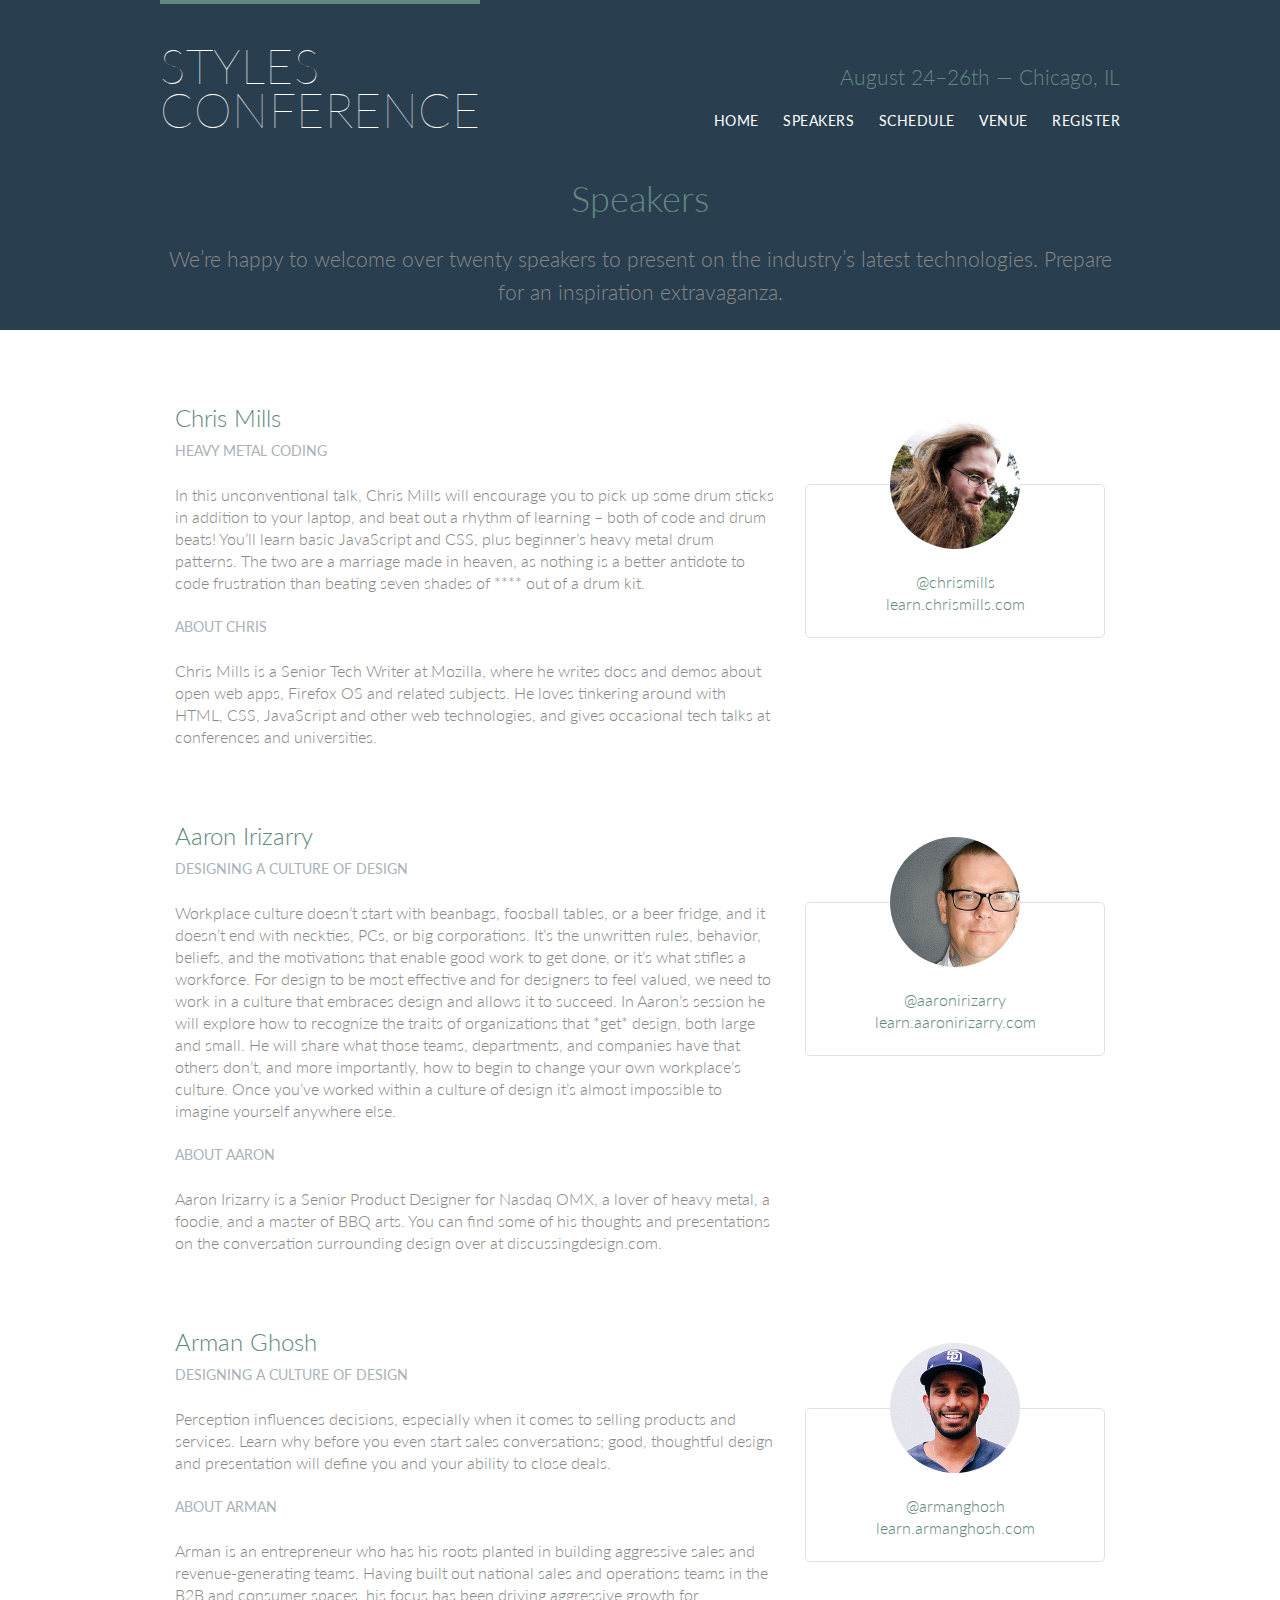
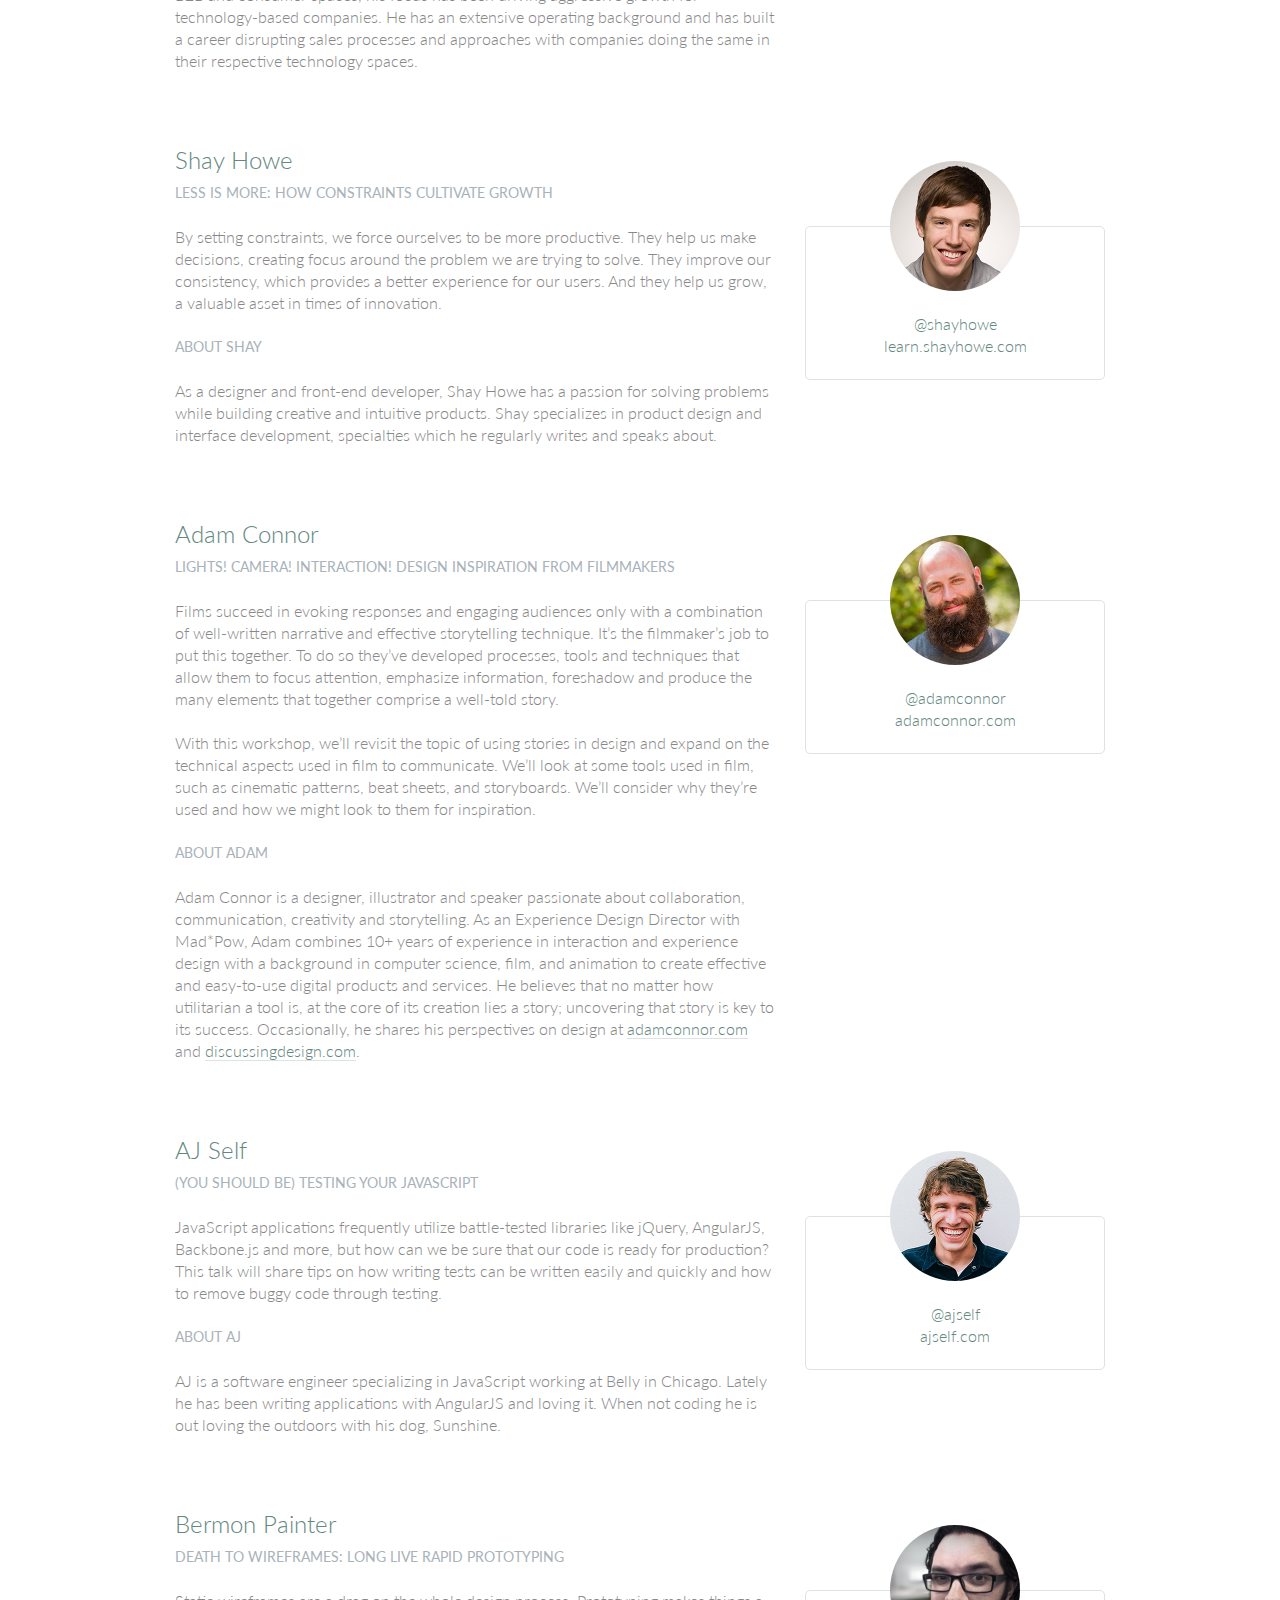
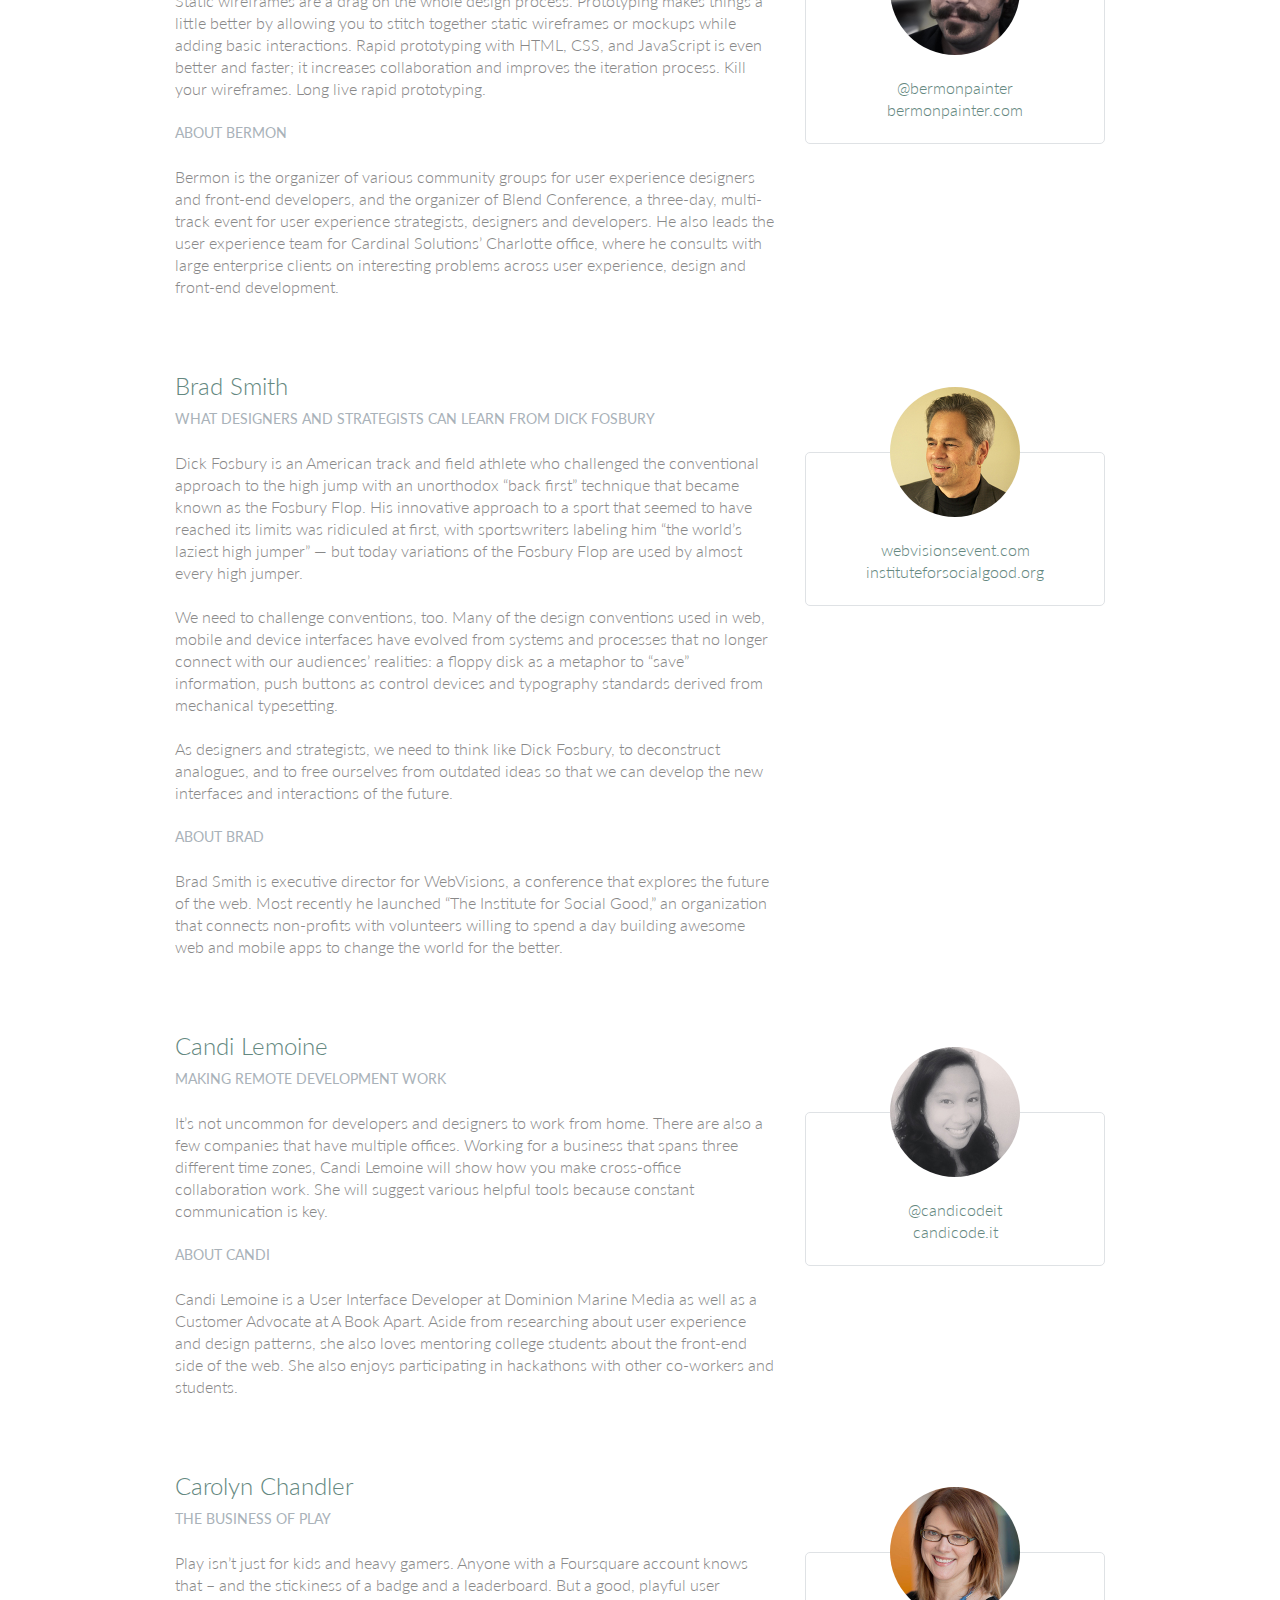
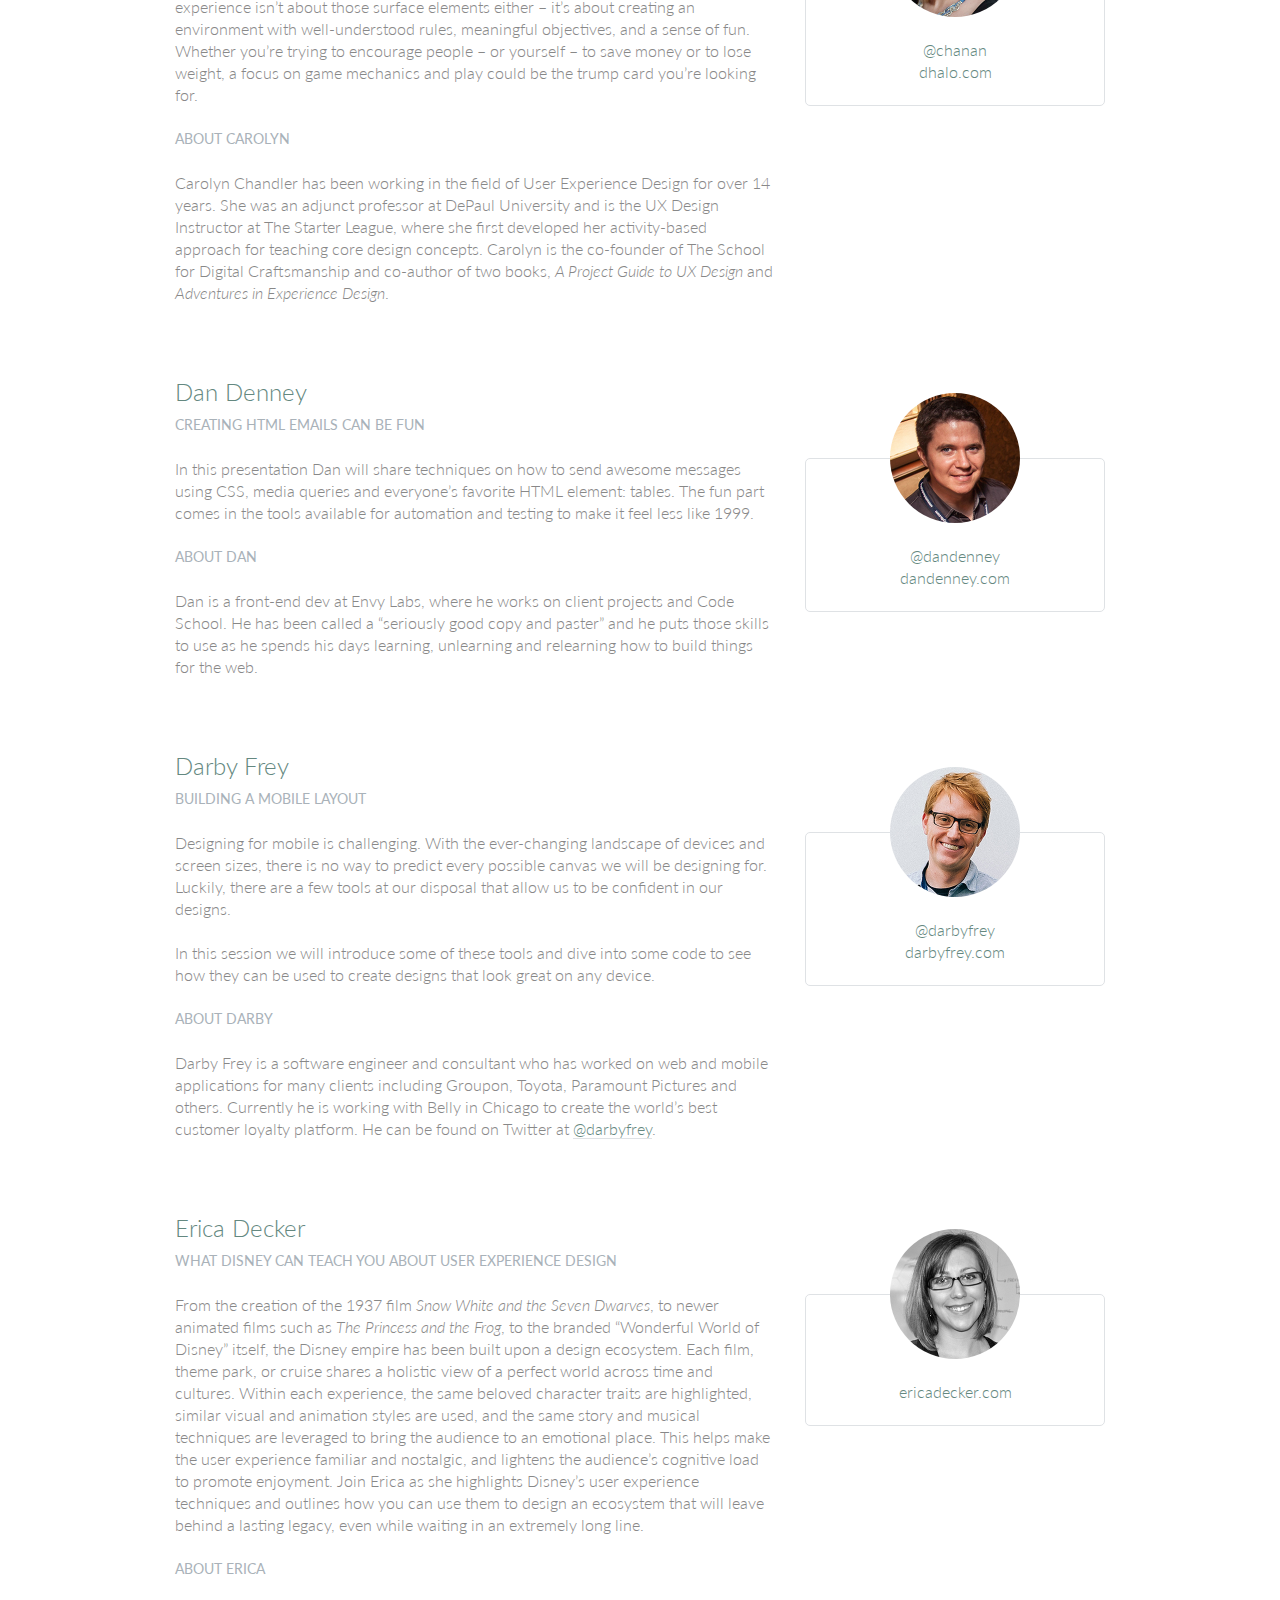
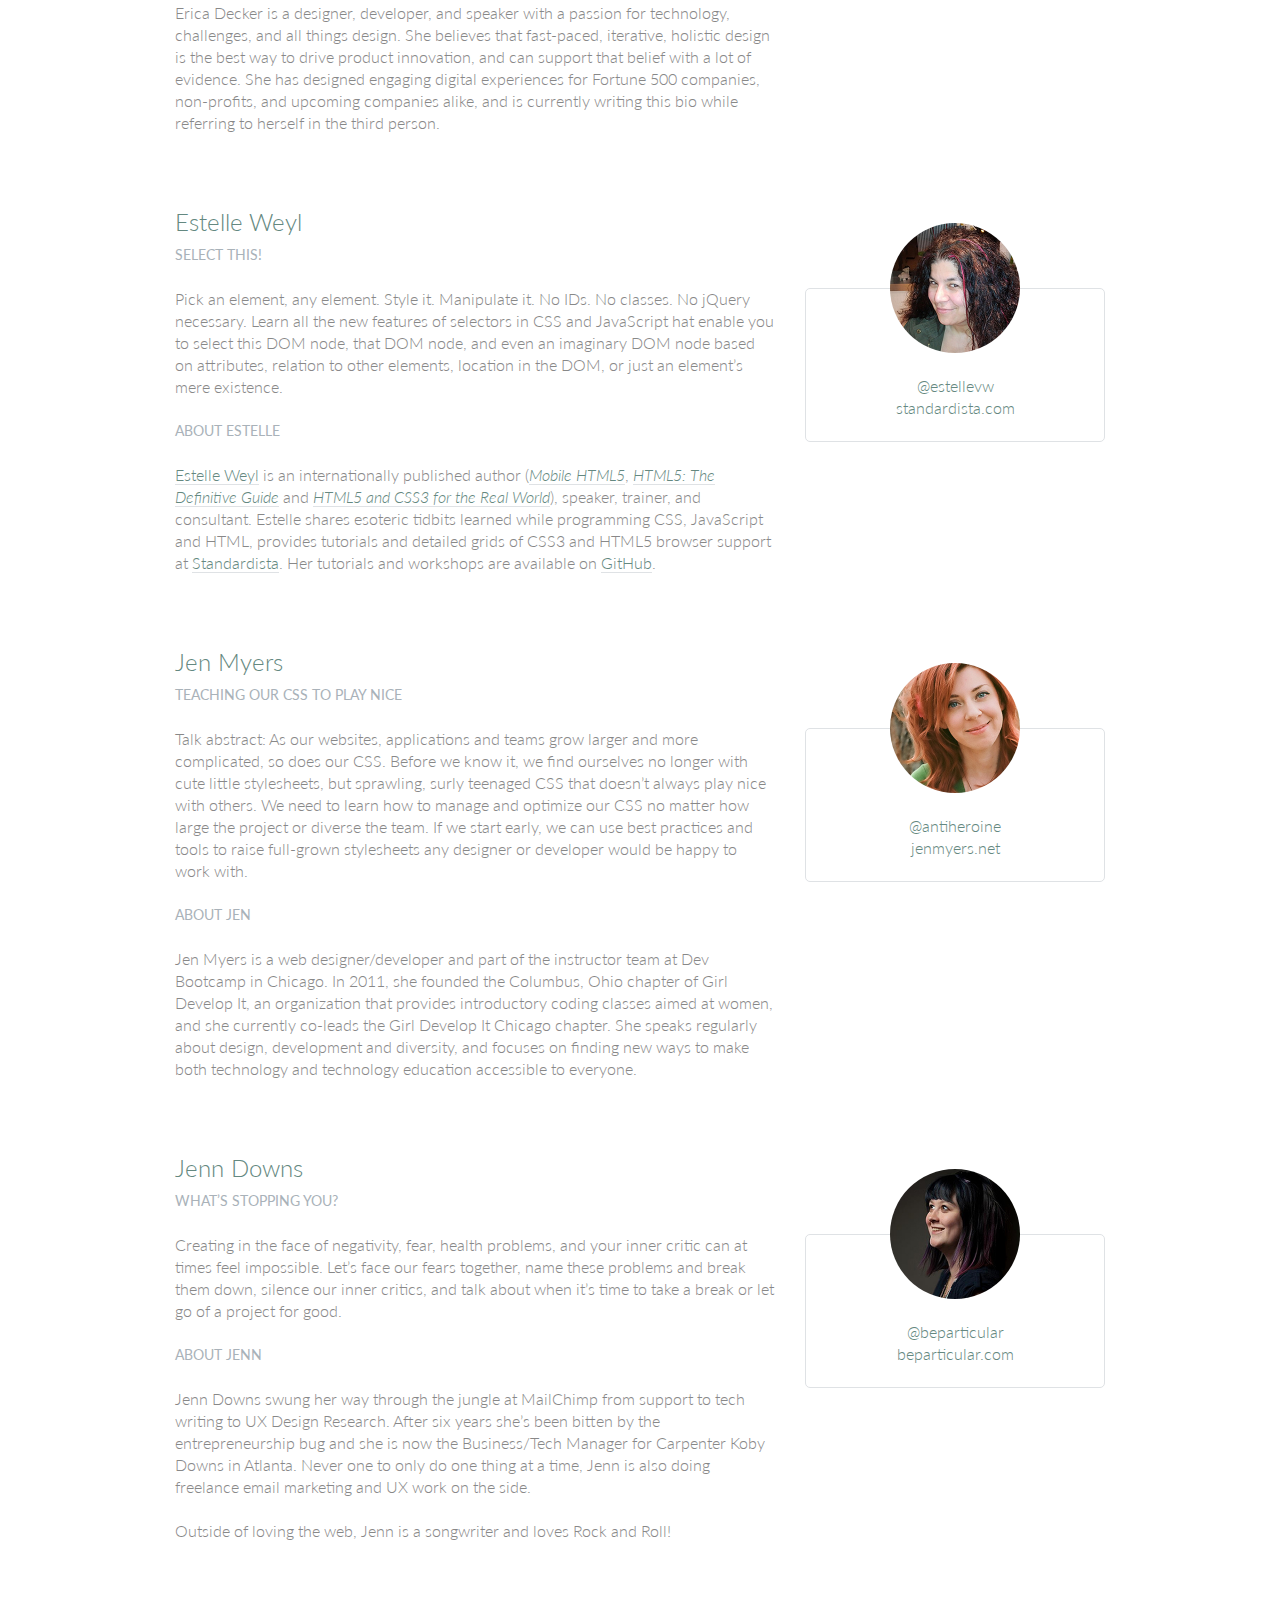
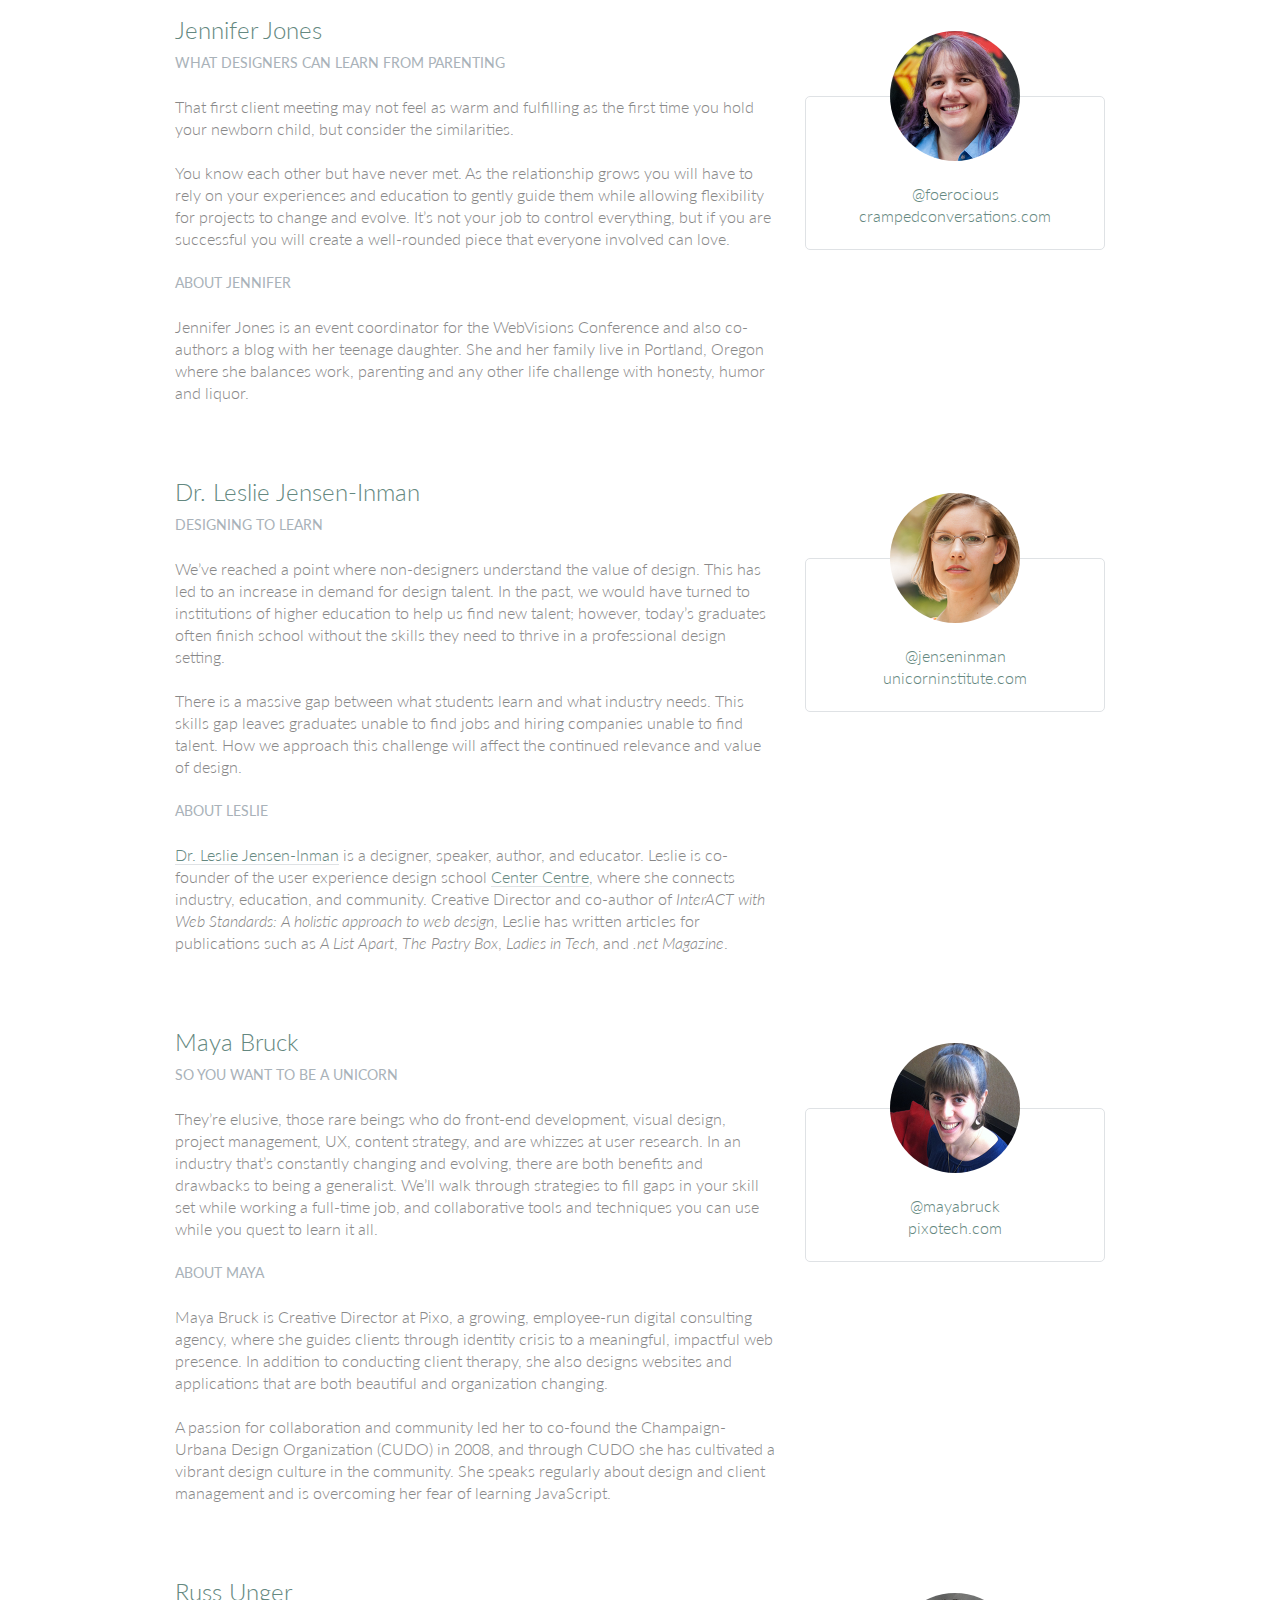
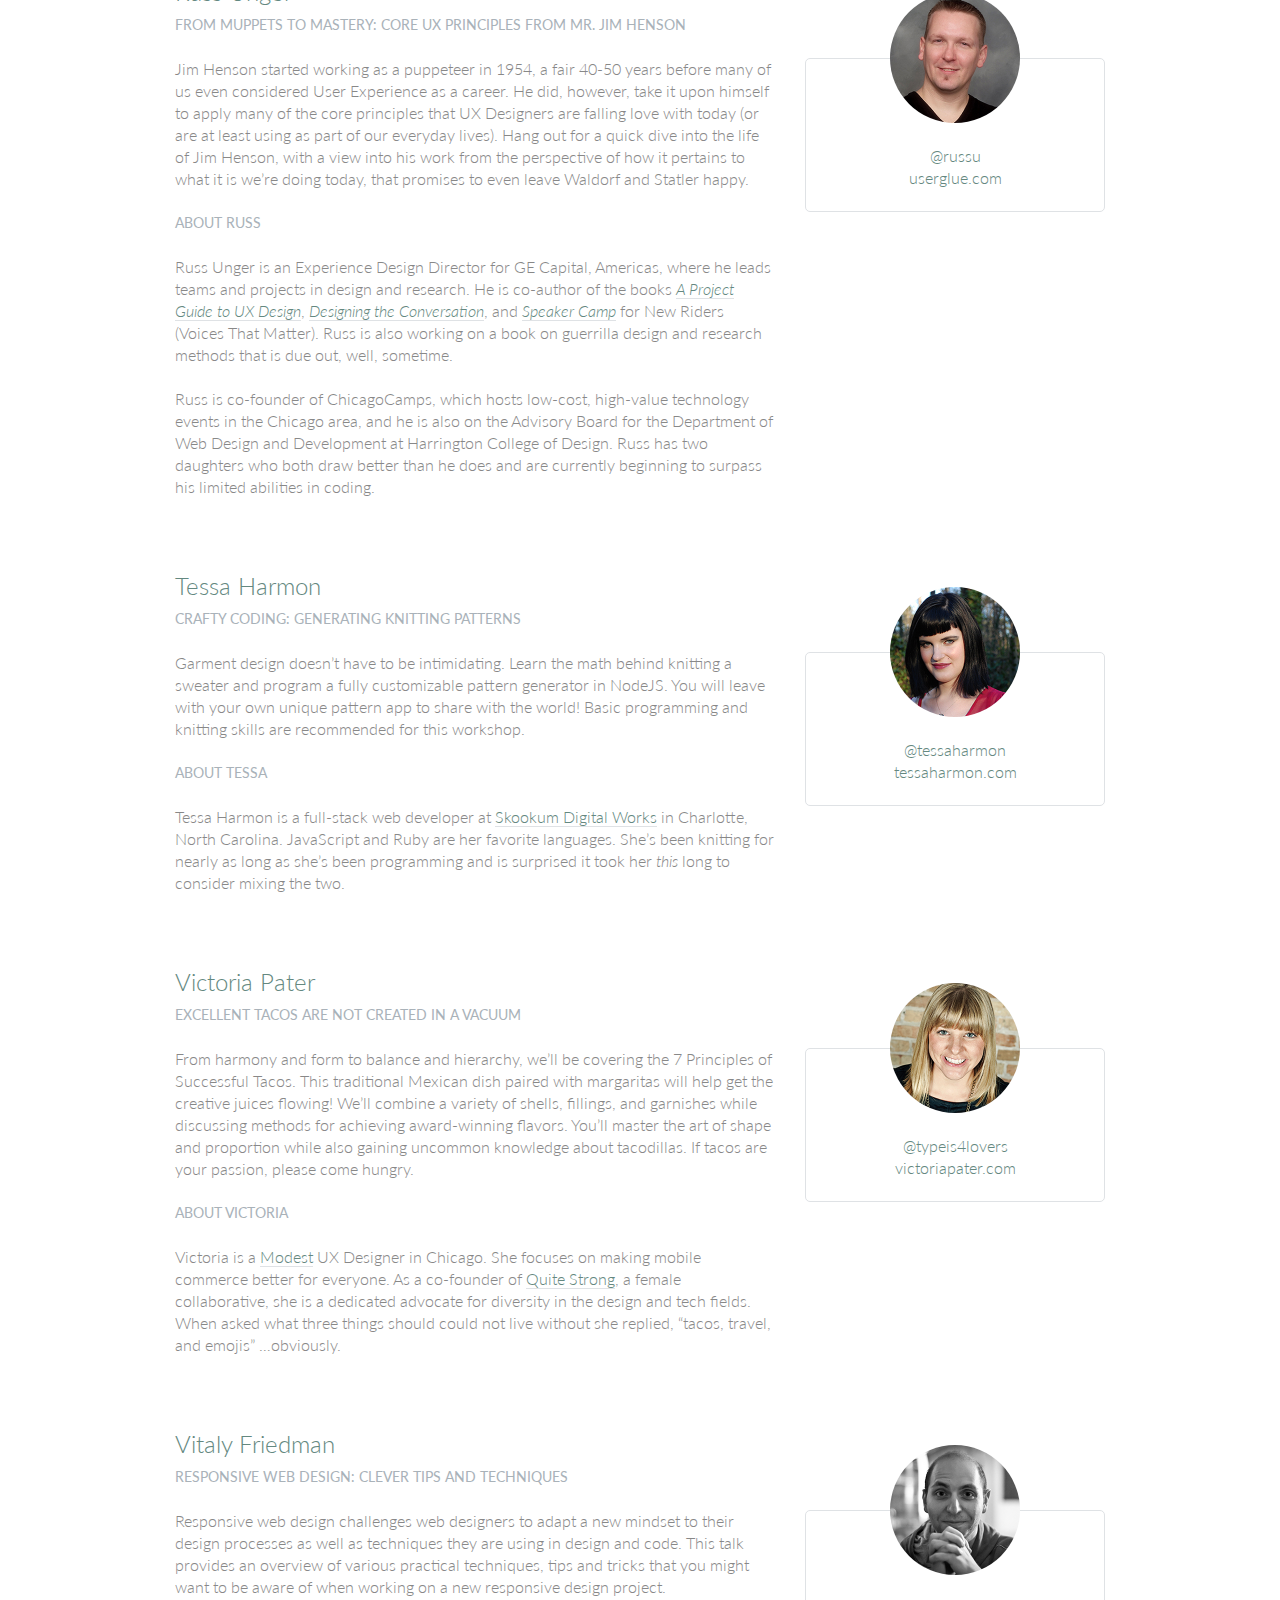
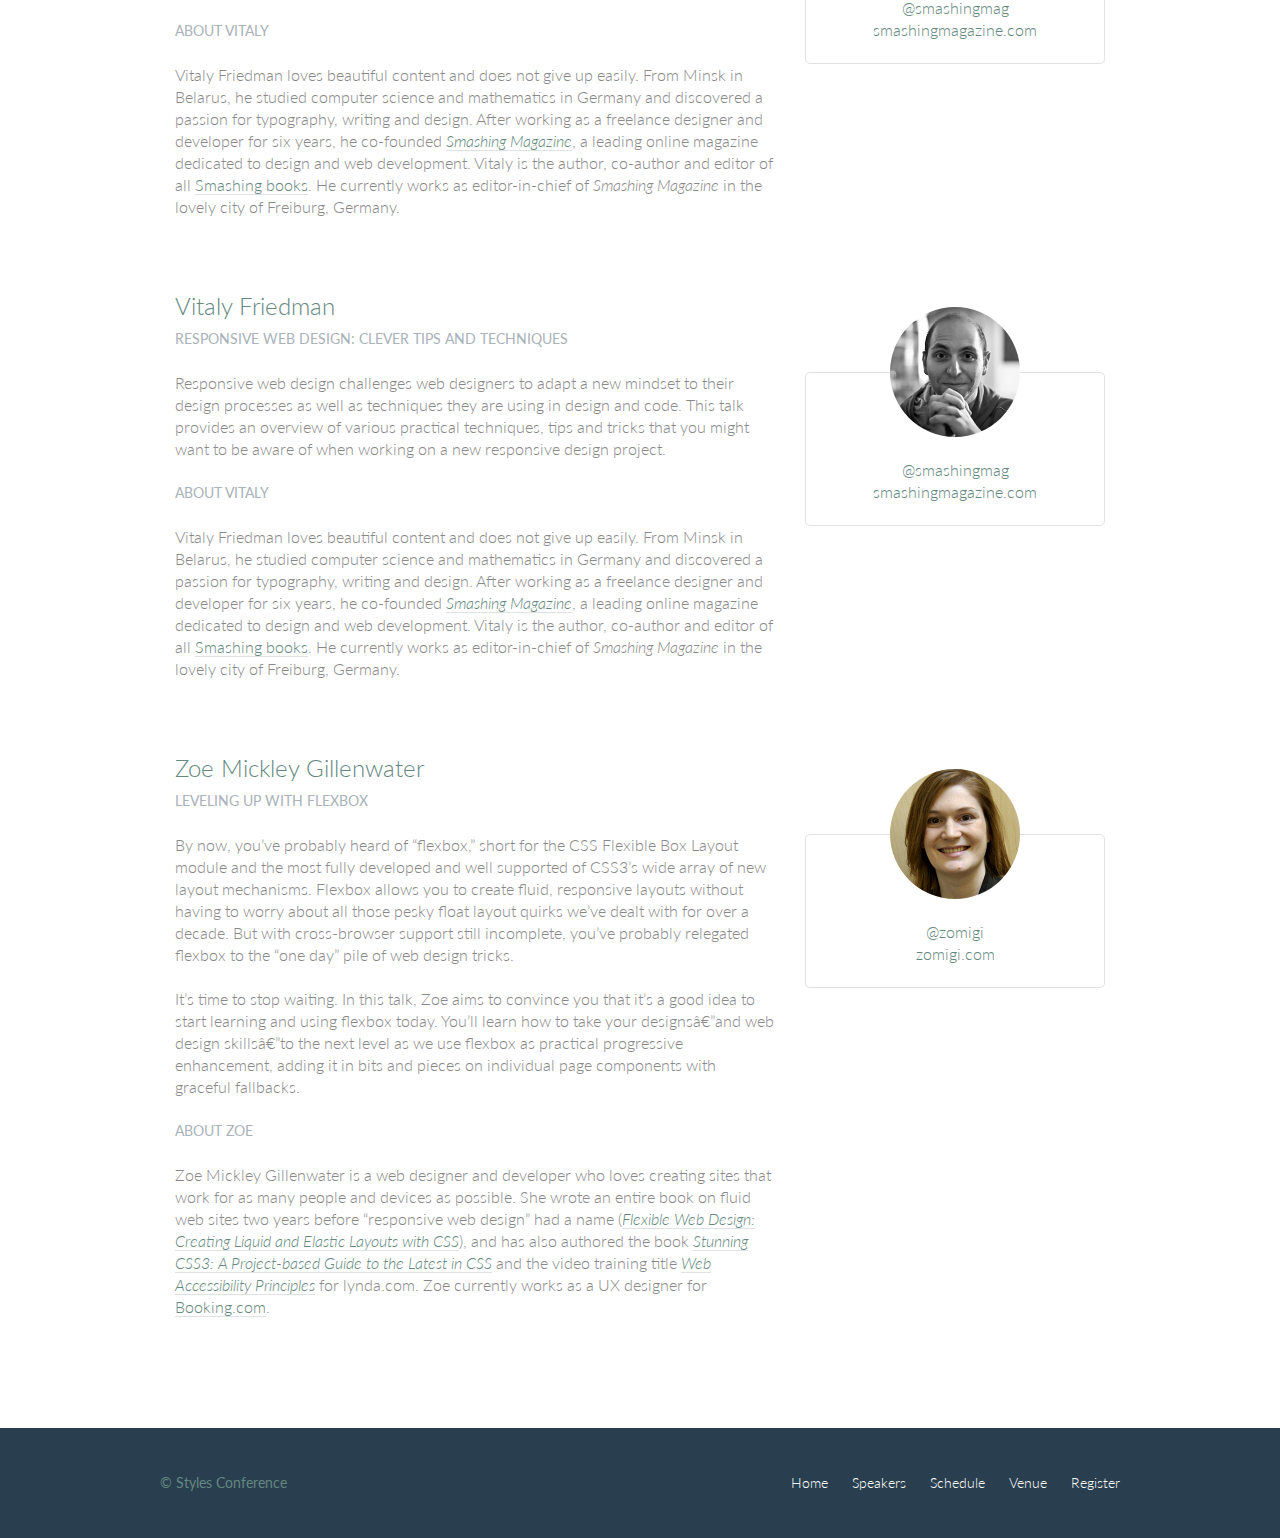
==== commit 016caa52: "fix positioning of the content in speaker.html" ====
--- a/speakers.html
+++ b/speakers.html
@@ -190,7 +190,7 @@
           </aside>
         </section>
 
-        <section id="shay-howe">
+        <section class="speaker" id="shay-howe">
           <div class="col-2-3">
             <h2>Shay Howe</h2>
             <h5>Less Is More: How Constraints Cultivate Growth</h5>
@@ -636,7 +636,7 @@
           </aside>
         </section>
 
-        <section id="zoe-mickley-gillenwater">
+        <section class="speaker" id="zoe-mickley-gillenwater">
           <div class="col-2-3">
             <h2>Zoe Mickley Gillenwater</h2>
             <h5>Leveling Up with Flexbox</h5>
--- a/assets/stylesheets/main.css
+++ b/assets/stylesheets/main.css
@@ -133,11 +133,15 @@
   ========================================
 */
 
+@import url('https://fonts.googleapis.com/css2?family=Lato:ital,wght@0,100;0,300;0,400;0,700;0,900;1,100;1,300;1,400;1,700;1,900&display=swap');
+
 body {
   background: #293f50;
   color: #888;
   font: 300 16px/22px "Lato", "Open Sans", "Helvetica Neue", Helvetica, Arial,
-    sans-serif;
+    sans-serif !important;
+  font-family: "Lato", "Open Sans", "Helvetica Neue", Helvetica, Arial,
+    sans-serif !important;
 }
 
 h1,
